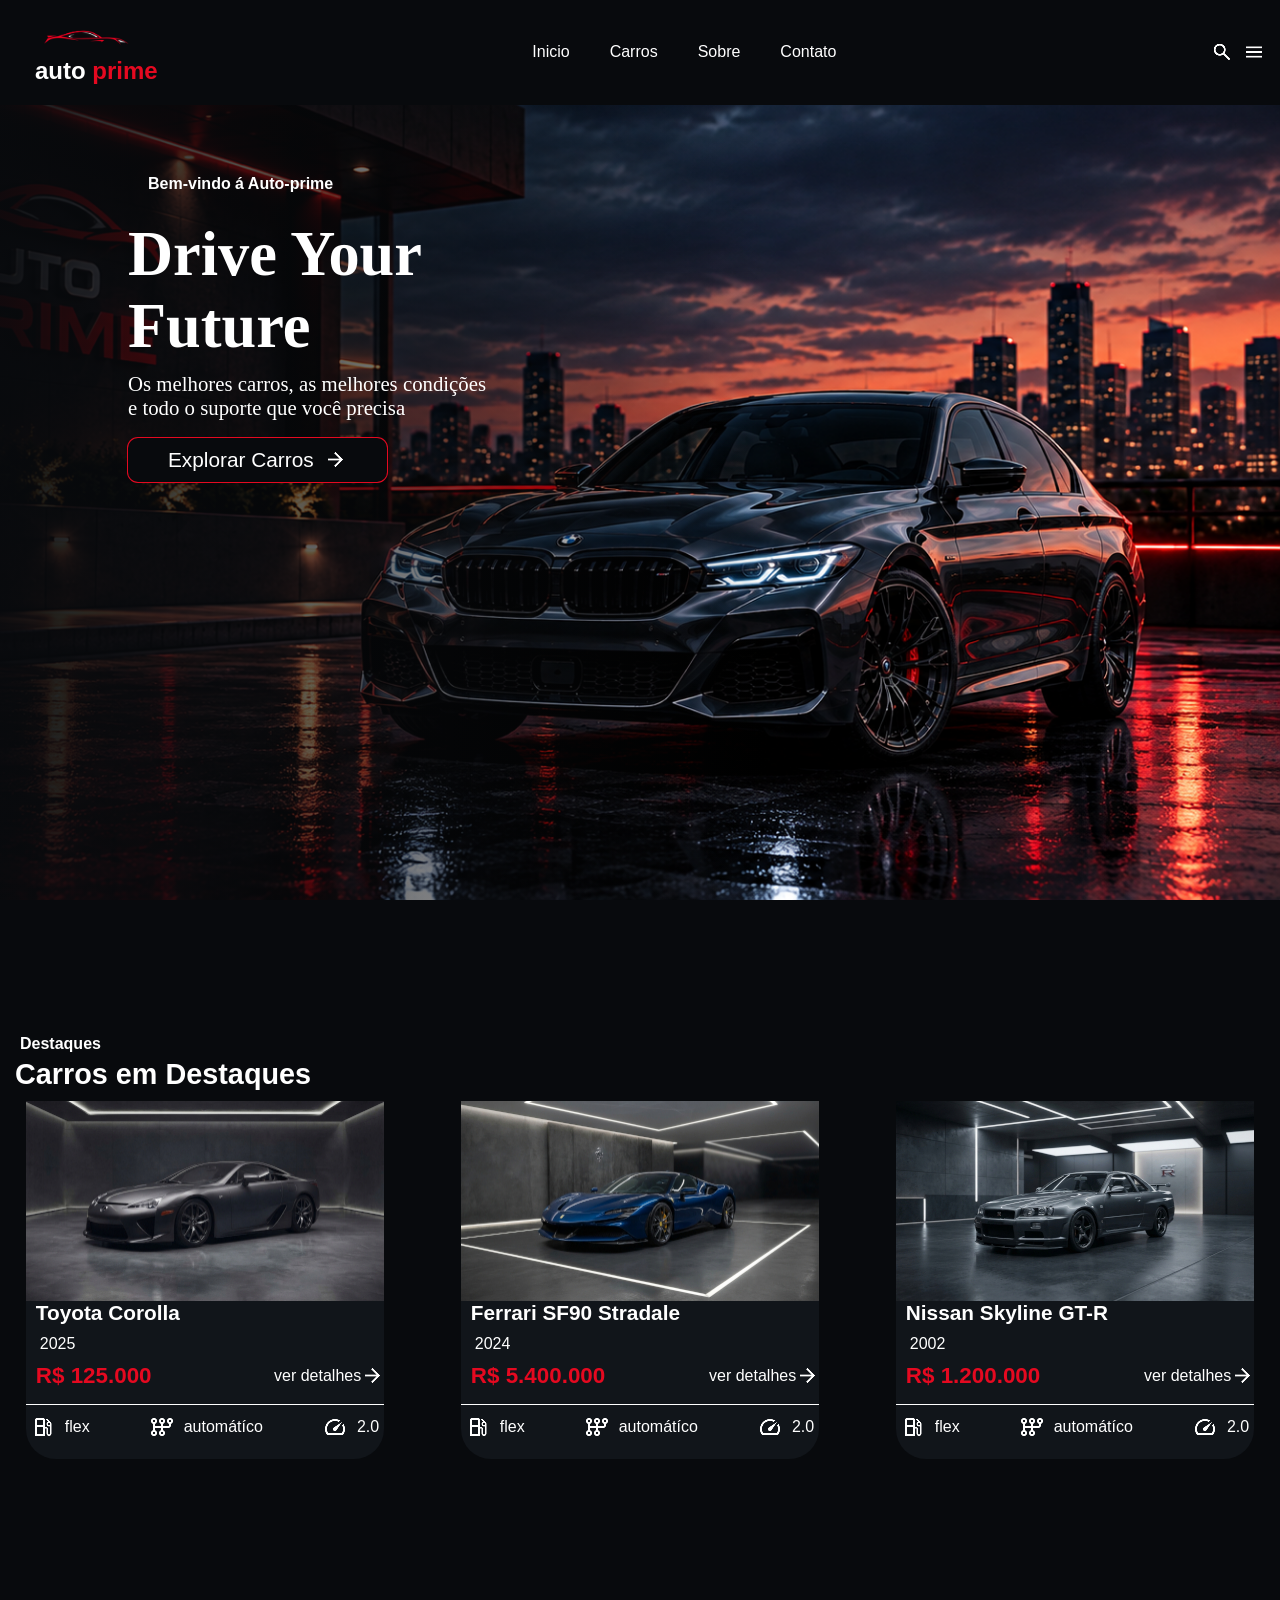
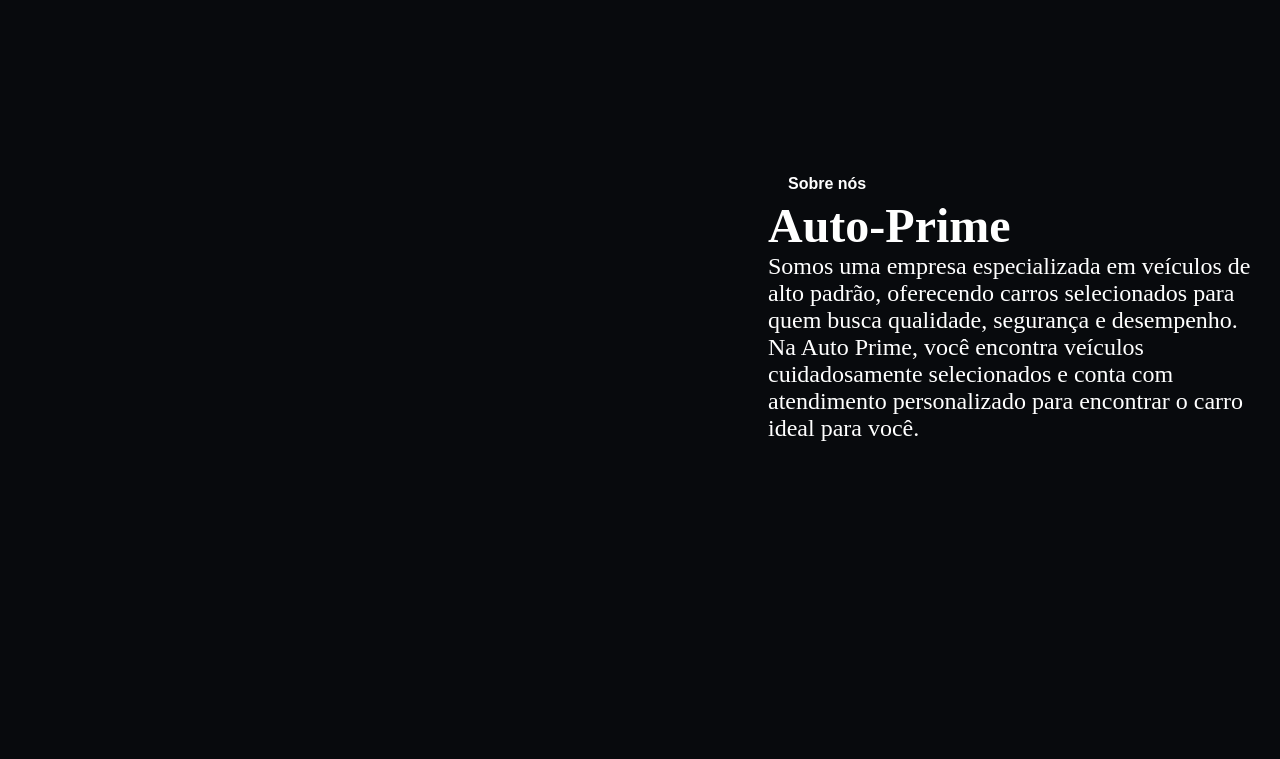
==== html/index.html @ e6b845f5 "4" ====
<!DOCTYPE html>
<html lang="pt-br">
<head>
    <meta charset="UTF-8">
    <meta name="viewport" content="width=device-width, initial-scale=1.0">
    <title>Auto prime</title>
    <link rel="stylesheet" href="../css/style.css">
</head>
<body>
    <header>
        <nav class="nave-links">
            <div class="logo">
                <img src="../imagens/carT.png" alt="">
                <h1>auto<span class="title"> prime</span></h1>
            </div>

            
                <ul class="navegation">
                  <li class="fechar-menu" id="fechar"><img src="../imagens/fechar.png" alt=""></li>
                    
                 <li><a href="#inicio">Inicio</a></li>
                 <li><a href="#carros">Carros</a></li>
                 <li><a href="#sobre-nos">Sobre</a></li>
                 <li><a href="">Contato</a></li>
                </ul>
            
            <div class="icons">
            <img id="busca" src="../imagens/Busca.png" alt="Busca">
            <img class="menu" id="menu" src="../imagens/menu.png" alt="">
        </div>
        </nav>
    
    </header>

    <main>
        <section id="inicio" class="container">
            <div class="bem-vindo">
               <h3 class="h3-linha">Bem-vindo á Auto-prime </h3>
               <h2>Drive Your <br> Future</h2>
               <p>Os melhores carros, as melhores condições <br> e todo o suporte que você precisa</p>

               <button>Explorar Carros
                <img class="seta-frente" src="../imagens/seta.png" alt="seta">
               </button>
            </div>
        </section>

        <section id="carros">
            <h2 class="h3-linha">Destaques</h2>
            <h3 class="H3-carros">Carros em Destaques</h3>

            <div class="box-cards">
                <div class="cards-carros">
                    <img class="img-carro" src="../imagens/corolla.jpg" alt="">
                    <h4 class="h4-carro">Toyota Corolla</h4>
                    <p class="ano">2025</p>
                <div class="preços-detalhes">
                    
                        <p class="preço">R$ 125.000</p>
                        <p class="detalhes"><a href="">ver detalhes</a> <img src="../imagens/seta.png" alt=""></p>
                </div>
                <div class="infos-carro">
                   
                  <div>
                    <img src="../imagens/posto.png" alt="">
                    <span>flex</span>
                  </div>

                  <div>
                    <img src="../imagens/Transmission.png" alt="">
                    <span>automátíco</span>

                  </div>
                  <div>
                    <img src="../imagens/velocidade.png" alt="">
                    <span>2.0</span>
                  </div>
               
                </div>


                </div>
                <div class="cards-carros">
                    <img class="img-carro" src="../imagens/ferrari.jpg" alt="">
                    <h4 class="h4-carro">Ferrari SF90 Stradale</h4>
                    <p class="ano">2024</p>
                <div class="preços-detalhes">
                    
                        <p class="preço">R$ 5.400.000</p>
                        <p class="detalhes"><a href="">ver detalhes</a> <img src="../imagens/seta.png" alt=""></p>
                </div>
                <div class="infos-carro">
                   
                  <div>
                    <img src="../imagens/posto.png" alt="">
                    <span>flex</span>
                  </div>

                  <div>
                    <img src="../imagens/Transmission.png" alt="">
                    <span>automátíco</span>

                  </div>
                  <div>
                    <img src="../imagens/velocidade.png" alt="">
                    <span>2.0</span>
                  </div>
               
                </div>


                </div>


                 <div class="cards-carros">
                    <img class="img-carro" src="../imagens/skyline (2).jpg" alt="">
                    <h4 class="h4-carro">Nissan Skyline GT-R</h4>
                    <p class="ano">2002</p>
                <div class="preços-detalhes">
                    
                        <p class="preço">R$ 1.200.000</p>
                        <p class="detalhes"><a href="">ver detalhes</a> <img src="../imagens/seta.png" alt=""></p>
                </div>
                <div class="infos-carro">
                   
                  <div>
                    <img src="../imagens/posto.png" alt="">
                    <span>flex</span>
                  </div>

                  <div>
                    <img src="../imagens/Transmission.png" alt="">
                    <span>automátíco</span>

                  </div>
                  <div>
                    <img src="../imagens/velocidade.png" alt="">
                    <span>2.0</span>
                  </div>
               
                </div>


                </div>






            </div>
        </section>

        <section id="sobre-nos">
          <div class="sobre-container">
            <div class="sobre-texto">
              <h3 class="h3-linha">Sobre nós</h3>
              <h2>Auto-Prime</h2>
              <p>
               Somos uma empresa especializada em veículos de alto padrão,
              oferecendo carros selecionados para quem busca qualidade,
              segurança e desempenho.
              </p>
              <p>
                Na Auto Prime, você encontra veículos cuidadosamente
              selecionados e conta com atendimento personalizado para
              encontrar o carro ideal para você.
              </p>
              
            </div>
          </div>
        </section>

    </main>









    <script src="../JavaScript/script.js"></script>
</body>
</html>
---- css/style.css ----
@charset "UTF-8";
*{
    margin: 0;
    padding: 0;
    box-sizing: border-box;
}
 :root{
--cor1:  #080A0D;
--cor2:  #11151A;
--cor3:  #FFFFFF;
--cor4:  #A5A5A5;
--cor5:  #E50920;
--cor6:  #252A30;
--font1: 'Montserrat', sans-serif;
--font2: 'Poppins', sans-serif;
--font3: 'Inter', sans-serif;
 }
 
 html{
   scroll-behavior: smooth;
 }
header{
    background-color: var(--cor1);
}
main{
  background-color: var(--cor1);
}
 
 .logo{
    display: flex;
    flex-direction: column;
    align-items: center;
    color: var(--cor3)
    
 }
 .logo img{
    width: 100px;
 }
 .logo h1{
    margin-left: 20px;
    font-family: var(--font2);
 }
 .title{
    color: var(--cor5);
 }
 .nave-links{
   display: flex;
   align-items: center;
   justify-content: space-between;
   padding: 20px 15px;

  
 } 
.nave-links .navegation{
    display: flex;
    gap: 40px;
    list-style: none;
    margin-left: auto;
    margin-right: auto;
   
   
}
.fechar-menu{
  display: none;}

li,a{
 color: var(--cor3);
  text-decoration: none;
  font-family: var(--font2);
}
.icons{
    display: flex;
    align-items: center;
    gap: 10px; 
}

.navegation a {
  position: relative;
  display: inline-block;
}

.navegation a::after {
  content: "";
  position: absolute;
  left: 0;
  bottom: -2px;
  width: 0;
  height: 2px;
  background-color: var(--cor5);
  transition: width 0.3s ease;
}

.navegation a:hover::after {
  width: 100%;
}

.navegation a:hover {
  color: var(--cor5);
  transition: color 0.3s ease;
}
.container{
   background-image:
   linear-gradient(to right, rgba(8,10,13,0.95) 0%, rgba(8,10,13,0.5) 35%, rgba(8,10,13,0) 60%),
    url(/imagens/imagem1.png);
    width: 100%;
    height: 100vh;
  background-repeat: no-repeat;
  background-position: right center;
  background-size: cover;
  background-attachment: fixed;
 
  
}
.bem-vindo{
  margin-left: 10%;
  padding-top: 70px;
}
 .h3-linha{
  color: var(--cor3);
  font-size: 1.0rem;
  font-family: var(--font1);
  padding: 0px 20px 5px;
 
}
.bem-vindo h2{
  color: var(--cor3);
  font-size: 3.9rem;
  padding-top: 20px;
}
.bem-vindo p{
  color: var(--cor3);
  padding-top: 10px;
  font-size: 1.3rem;
  padding-bottom: 18px;
}
.bem-vindo button{
   display: flex;
   align-items: center;
   justify-content: center;
   gap: 10px;
   background-color: var(--cor1);
   color: var(--cor3);
   border-radius: 10px;
   padding: 10px 40px 10px;
   border: none;
   box-shadow: 0px 0px 0px 1px var(--cor5);
   font-family: var(--font2);
   transition: 0.3s ease;
   cursor: pointer;
   font-size: 1.3rem;
   font-weight: 500;
}
.bem-vindo button:hover{
  background-color: var(--cor6);
}
.seta-frente{
 display: flex;
 align-items: center;
 justify-content: center;
}

#carros{
  padding-top: 30px;
}
#carros h3{
  color: var(--cor3);
  font-size: 1.8rem ;
  font-family: var(--font1);

  
}
.H3-carros{
  padding: 0px 15px 10px;
}

.box-cards{
  font-family: var(--font3);
  display: flex;
  align-items: center;
  justify-content:space-around ;
  gap: 25px;
  width: 100%;
 
 
}

.cards-carros{
   background-color: var(--cor2);
  color: var(--cor3);
  border-radius: 30px;
  padding: 0 0 20px ;
  width: 28%;
  transition: transform 0.3s ease, box-shadow 0.3s ease;
 
  
  
}
.cards-carros:hover{
  transform: translateY(-8px);
  box-shadow:  0 10px 25px rgba(0, 0, 0, 0.4);
}
.cards-carros .img-carro{
    width: 100%;
    height: 200px;
    object-fit: cover;
    display: block;
}
.h4-carro{
  margin-left: 10px;
  font-size: 1.3rem;
  font-weight: 600;
  
}
.ano{
  padding: 10px 14px 10px;
 
  
}
.preço{
 font-size: 1.4rem;
 color: var(--cor5);
  margin-left: 10px;
  font-weight: bold;
}
.preços-detalhes{
  display: flex;
  align-items: center;
  justify-content: space-between;
  padding-bottom: 15px;
 
}
.detalhes{
 display: flex;
 align-items: center;
 justify-content: end;
 
}
.infos-carro{
  display: flex;
  gap: 50px;
  justify-content: space-around;
  border-top: 1px solid var(--cor3);
  padding-top: 10px;
}
.infos-carro div{
  display: flex;
  align-items: center;
  gap: 10px;
 
}
.sobre-container{
 
  background-image:
   linear-gradient(to left, rgba(8,10,13,0.95) 0%, rgba(8, 10, 13, 0.897) 35%, rgba(8,10,13,0) 60%), url(../imagens/9807b85b-1fc0-4811-a424-485fb1fbb65a.jpg);
    width: 100%;
    height: 100vh;
    background-repeat: no-repeat;
    background-size: cover;
    background-attachment: fixed;
    background-position: left center;
    display: flex;
    align-items: center;
    justify-content: end;
   
}
.sobre-texto{
  display: flex;
  flex-direction: column;
  max-width: 40%;
  color: var(--cor3);
 
}
.sobre-texto h2{
  font-size: 3.0rem;
}
.sobre-texto p{
  font-size: 1.5rem;
}







@media (max-width: 750px) {
  .navegation{
    position: fixed;
    right: -75%;
     width: 35%;
    top: 0;
    height: 100%;
    padding: 40px 19px 27px 29px;
    flex-direction: column ;
    background-color: var(--cor1);
    transition: 0.3s ease;
  }
  .navegation.ativo{
   right: 0;
  }
  .fechar-menu{
    display: block;
  }
 }
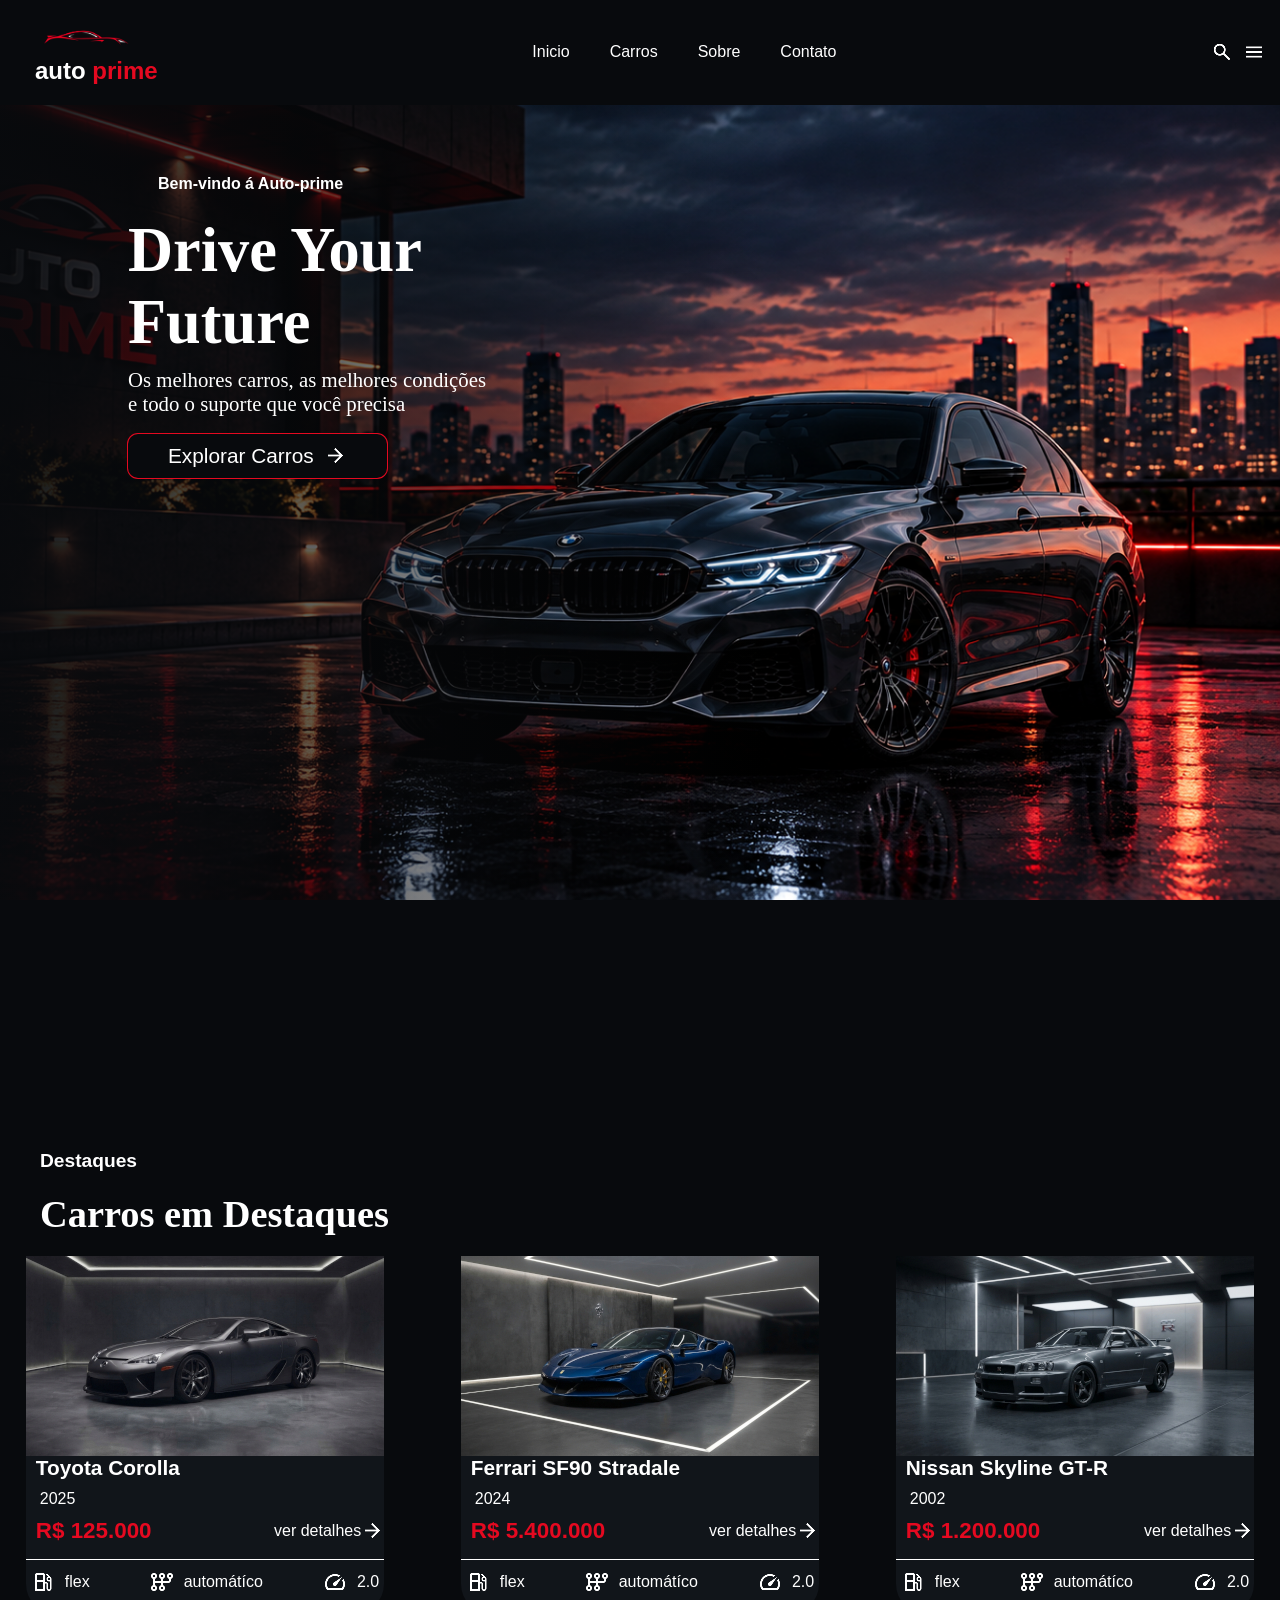
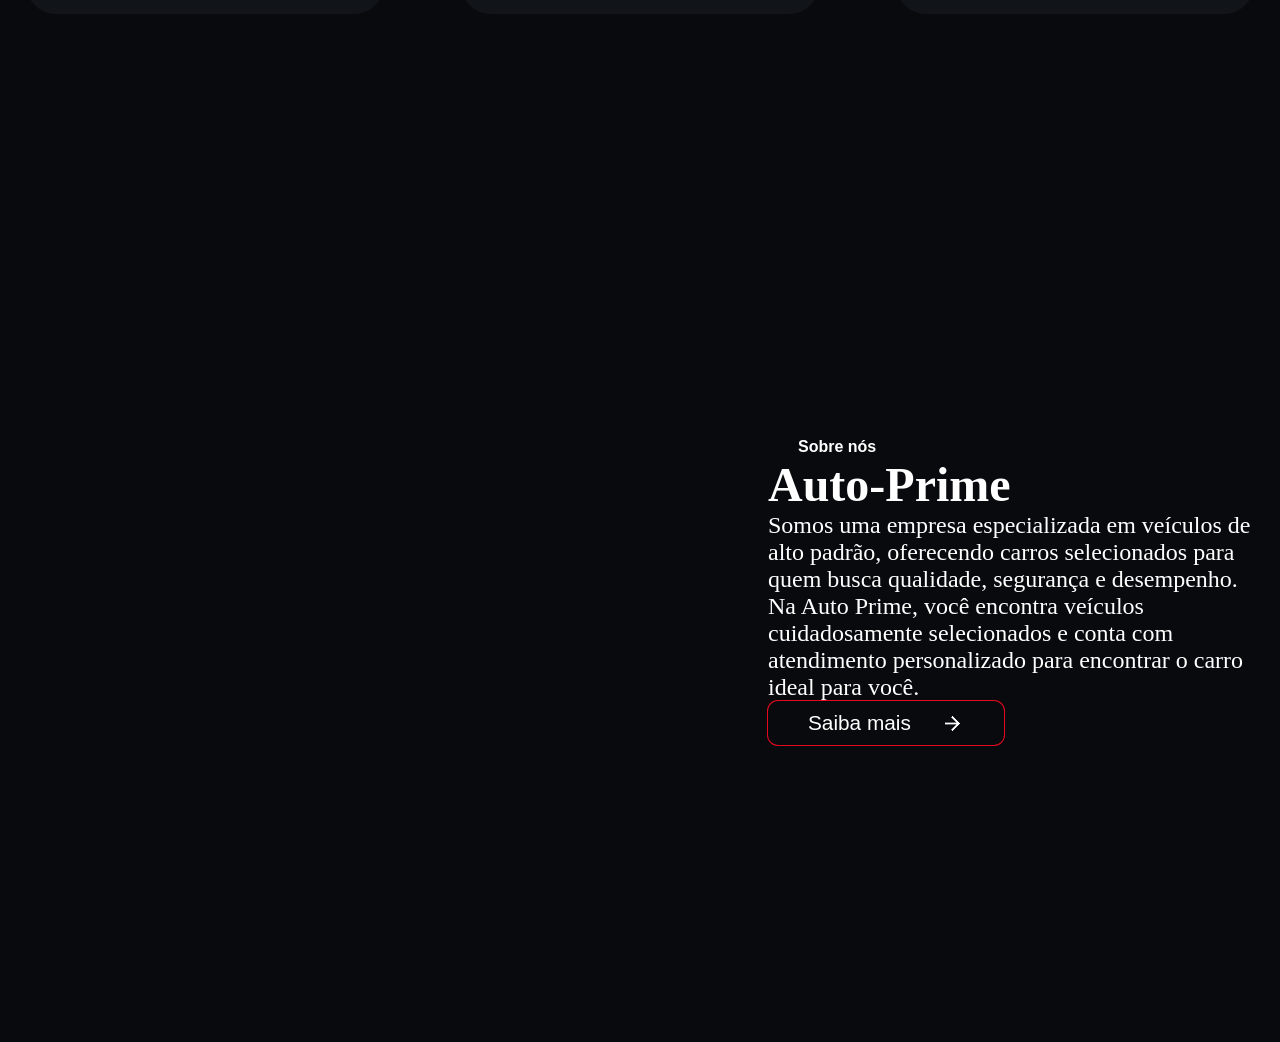
==== commit bc51f274: "2" ====
--- a/html/index.html
+++ b/html/index.html
@@ -46,8 +46,8 @@
         </section>
 
         <section id="carros">
-            <h2 class="h3-linha">Destaques</h2>
-            <h3 class="H3-carros">Carros em Destaques</h3>
+            <h3 class="h3-linha-des">Destaques</h3>
+            <h2 class="H2-carros">Carros em Destaques</h2>
 
             <div class="box-cards">
                 <div class="cards-carros">
@@ -165,6 +165,9 @@
                 Na Auto Prime, você encontra veículos cuidadosamente
               selecionados e conta com atendimento personalizado para
               encontrar o carro ideal para você.
+                <button class="button">Saiba mais
+                <img class="seta-frente" src="../imagens/seta.png" alt="seta">
+               </button>
               </p>
               
             </div>
--- a/css/style.css
+++ b/css/style.css
@@ -108,6 +108,7 @@
   background-position: right center;
   background-size: cover;
   background-attachment: fixed;
+  margin-bottom: 9%;
  
   
 }
@@ -119,7 +120,8 @@
   color: var(--cor3);
   font-size: 1.0rem;
   font-family: var(--font1);
-  padding: 0px 20px 5px;
+  padding: 0px 30px 1px;
+  
  
 }
 .bem-vindo h2{
@@ -164,16 +166,21 @@
 }
 #carros h3{
   color: var(--cor3);
-  font-size: 1.8rem ;
+  font-size: 1.2rem ;
   font-family: var(--font1);
-
-  
-}
-.H3-carros{
-  padding: 0px 15px 10px;
+   padding: 0px 40px 20px;
+
+  
+}
+.H2-carros{
+  color: white;
+  font-size: 2.4rem;
+  padding: 0px 40px 20px;
+ 
 }
 
 .box-cards{
+   
   font-family: var(--font3);
   display: flex;
   align-items: center;
@@ -185,12 +192,14 @@
 }
 
 .cards-carros{
+  
    background-color: var(--cor2);
   color: var(--cor3);
   border-radius: 30px;
   padding: 0 0 20px ;
   width: 28%;
   transition: transform 0.3s ease, box-shadow 0.3s ease;
+  margin-bottom: 10%;
  
   
   
@@ -261,6 +270,7 @@
     display: flex;
     align-items: center;
     justify-content: end;
+  
    
 }
 .sobre-texto{
@@ -269,14 +279,33 @@
   max-width: 40%;
   color: var(--cor3);
  
+ 
 }
 .sobre-texto h2{
   font-size: 3.0rem;
+  
 }
 .sobre-texto p{
   font-size: 1.5rem;
-}
-
+ 
+}
+.button{
+  display: flex;
+   align-items: center;
+   justify-content: center;
+   gap: 30px;
+   background-color: var(--cor1);
+   color: var(--cor3);
+   border-radius: 10px;
+   padding: 10px 40px 10px;
+   border: none;
+   box-shadow: 0px 0px 0px 1px var(--cor5);
+   font-family: var(--font2);
+   transition: 0.3s ease;
+   cursor: pointer;
+   font-size: 1.3rem;
+   font-weight: 500;
+}
 
 
 
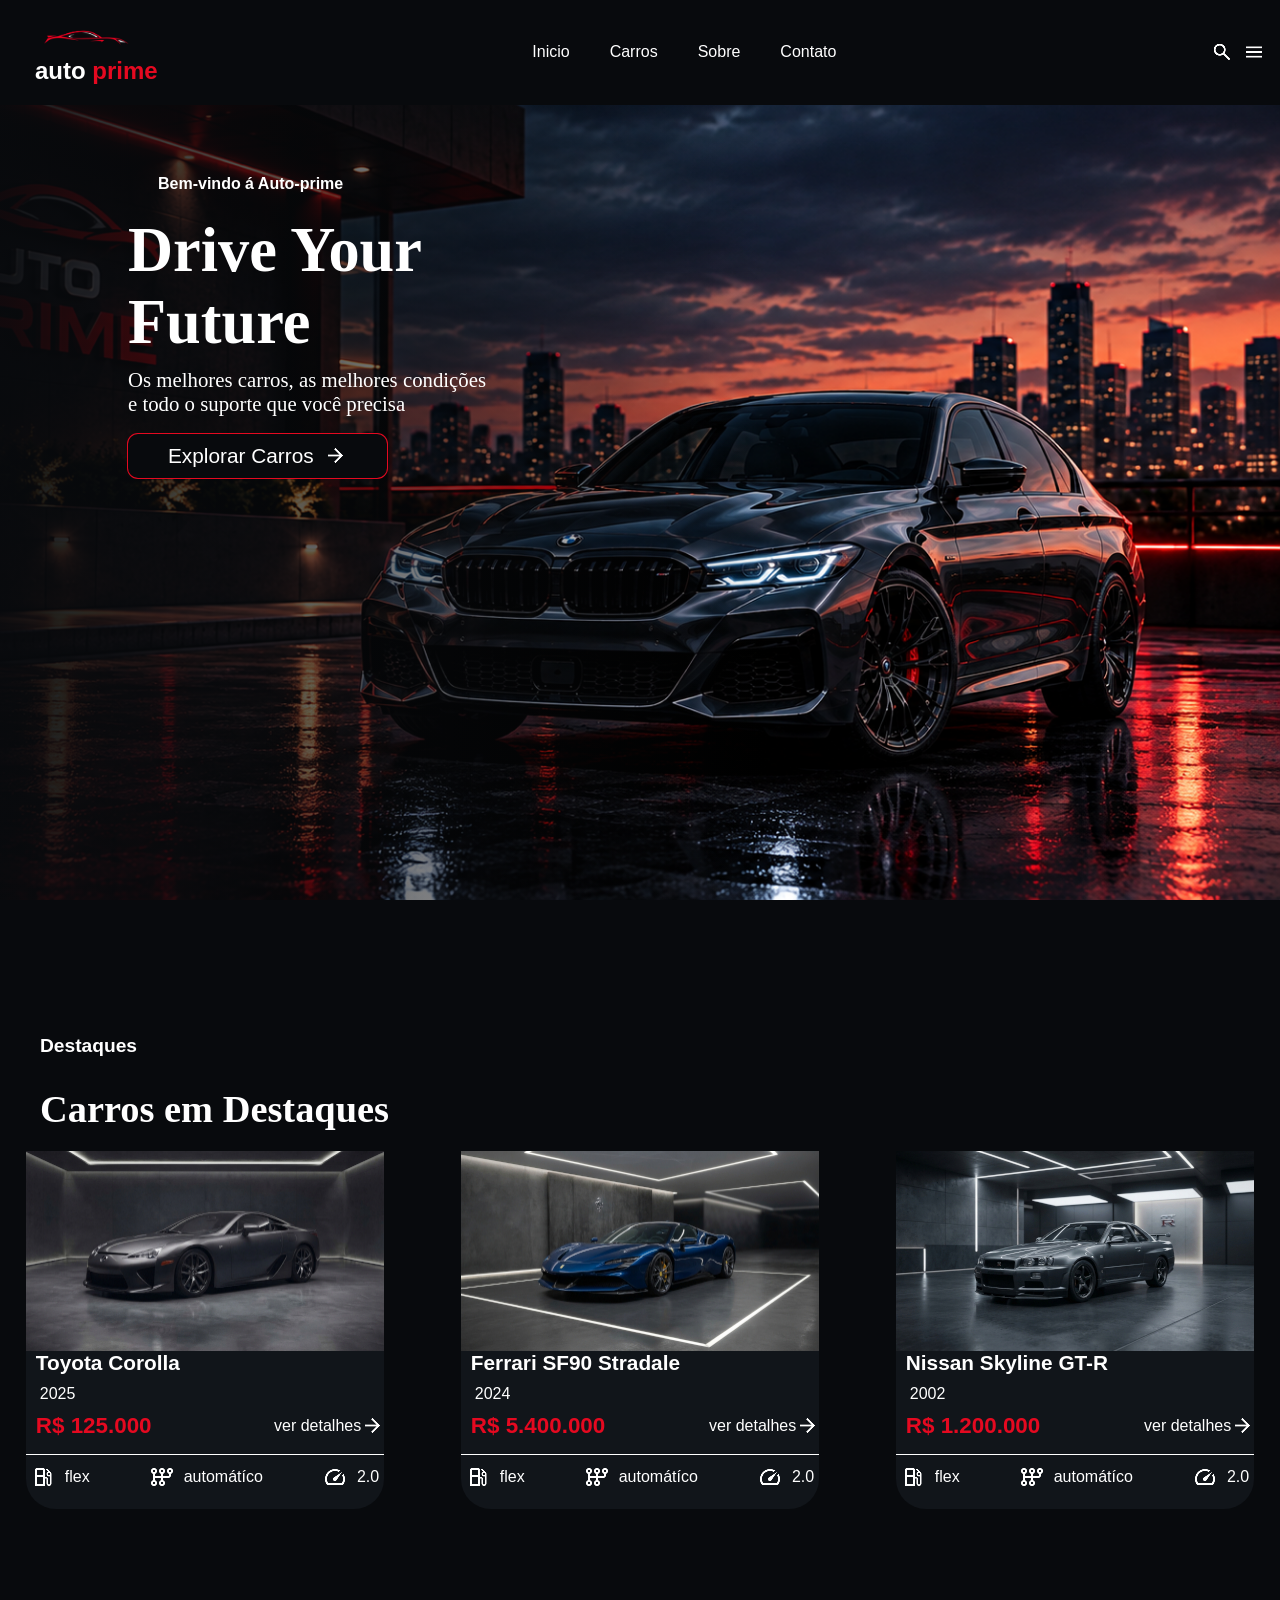
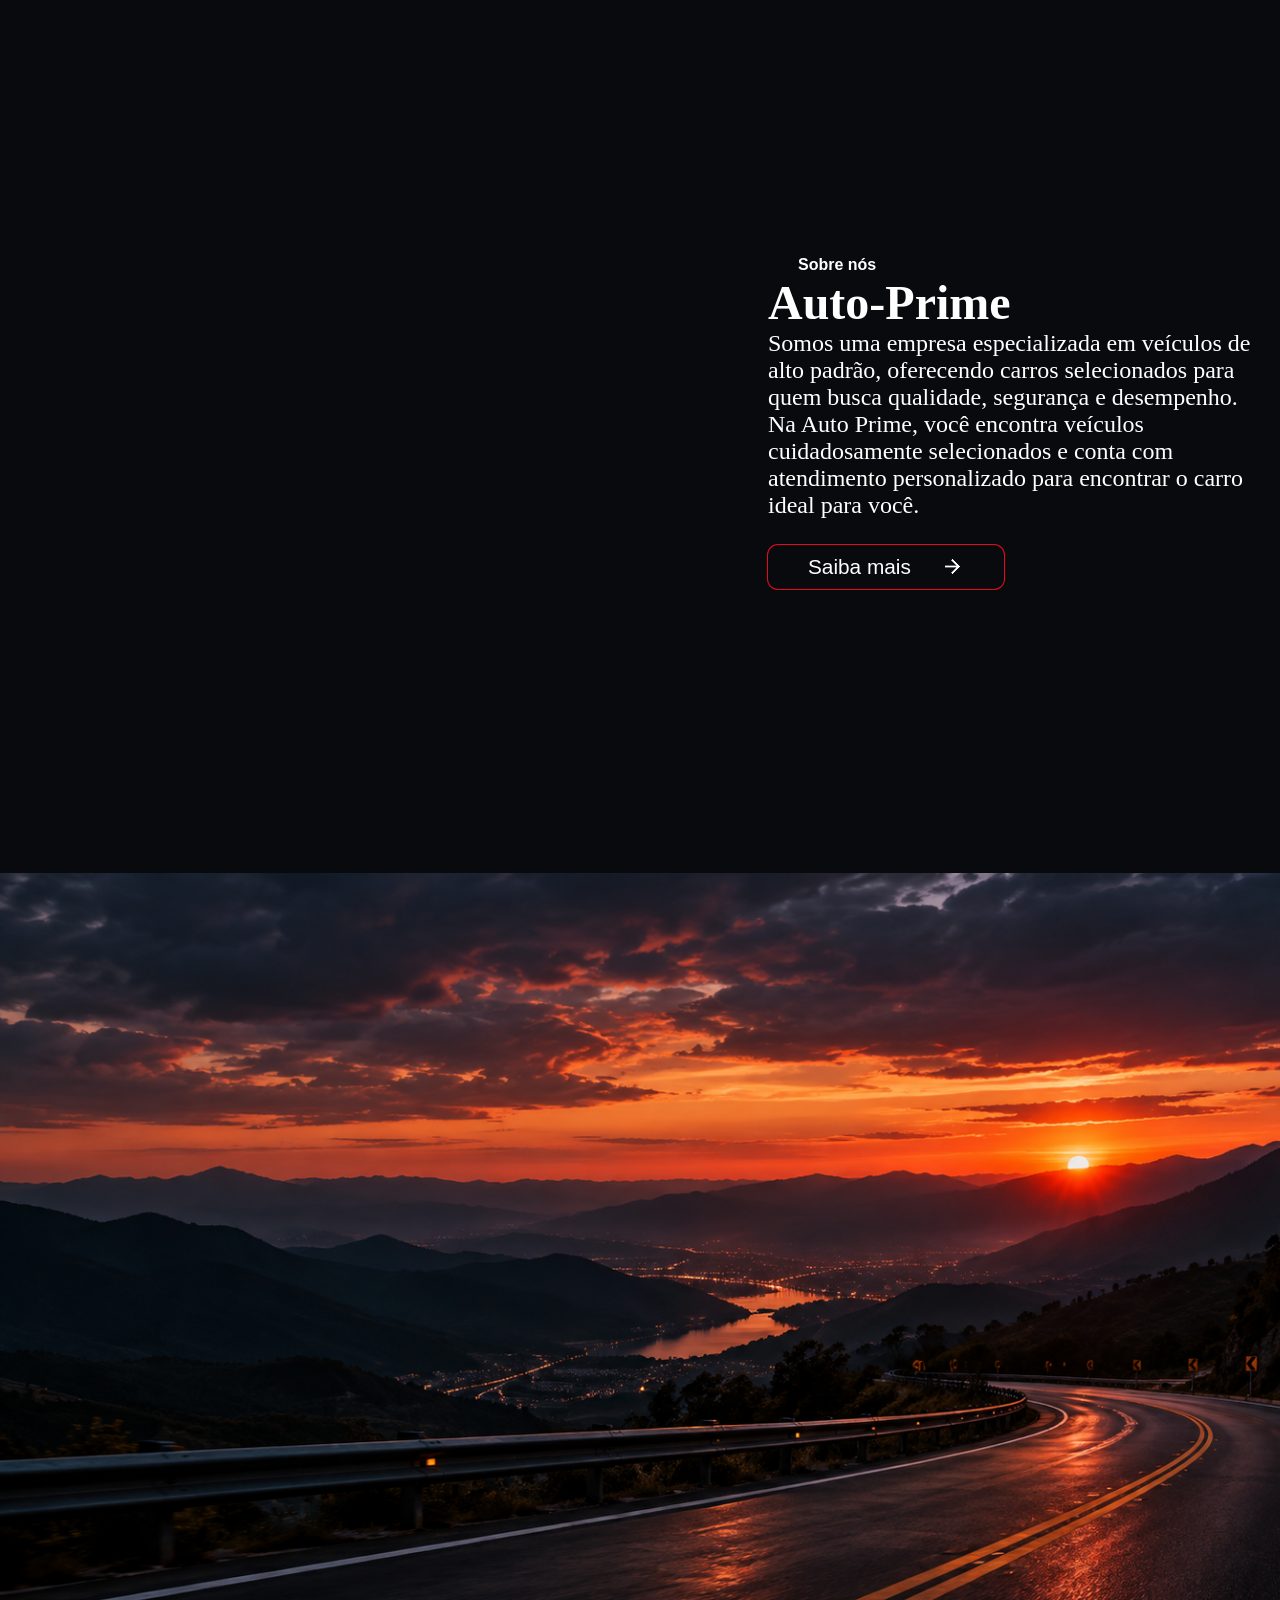
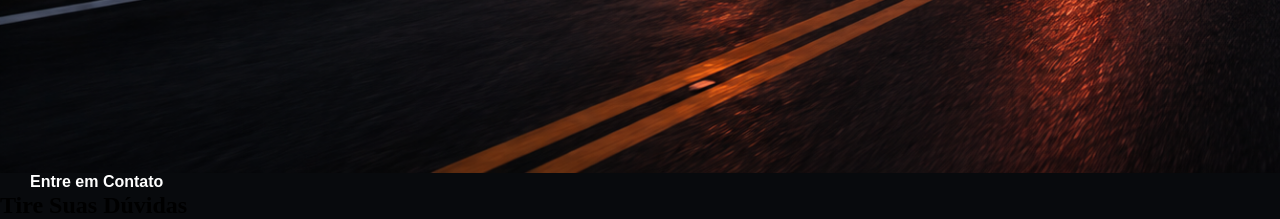
==== commit 6546bcb7: "3" ====
--- a/html/index.html
+++ b/html/index.html
@@ -21,7 +21,7 @@
                  <li><a href="#inicio">Inicio</a></li>
                  <li><a href="#carros">Carros</a></li>
                  <li><a href="#sobre-nos">Sobre</a></li>
-                 <li><a href="">Contato</a></li>
+                 <li><a href="#contato">Contato</a></li>
                 </ul>
             
             <div class="icons">
@@ -174,6 +174,16 @@
           </div>
         </section>
 
+        <section id="contato">
+          <div class="img-estrada"></div>
+          <div class="duvidas">
+             <h3 class="h3-linha">Entre em Contato</h3>
+            <h2>Tire Suas Dúvidas</h2>
+
+          </div>
+
+        </section>
+
     </main>
 
 
--- a/css/style.css
+++ b/css/style.css
@@ -108,7 +108,7 @@
   background-position: right center;
   background-size: cover;
   background-attachment: fixed;
-  margin-bottom: 9%;
+ 
  
   
 }
@@ -168,7 +168,7 @@
   color: var(--cor3);
   font-size: 1.2rem ;
   font-family: var(--font1);
-   padding: 0px 40px 20px;
+   padding: 0px 40px 30px;
 
   
 }
@@ -199,7 +199,7 @@
   padding: 0 0 20px ;
   width: 28%;
   transition: transform 0.3s ease, box-shadow 0.3s ease;
-  margin-bottom: 10%;
+  margin-bottom: 5%;
  
   
   
@@ -270,6 +270,7 @@
     display: flex;
     align-items: center;
     justify-content: end;
+    
   
    
 }
@@ -305,10 +306,19 @@
    cursor: pointer;
    font-size: 1.3rem;
    font-weight: 500;
-}
-
-
-
+   margin-top: 5%;
+}
+.button:hover{
+  background-color: var(--cor6);
+}
+ 
+.img-estrada{
+background-image: url(../imagens/img-estrada.png);
+  width: 100%;
+  height: 100vh;
+  background-repeat: no-repeat;
+  background-size: cover;
+}
 
 
 
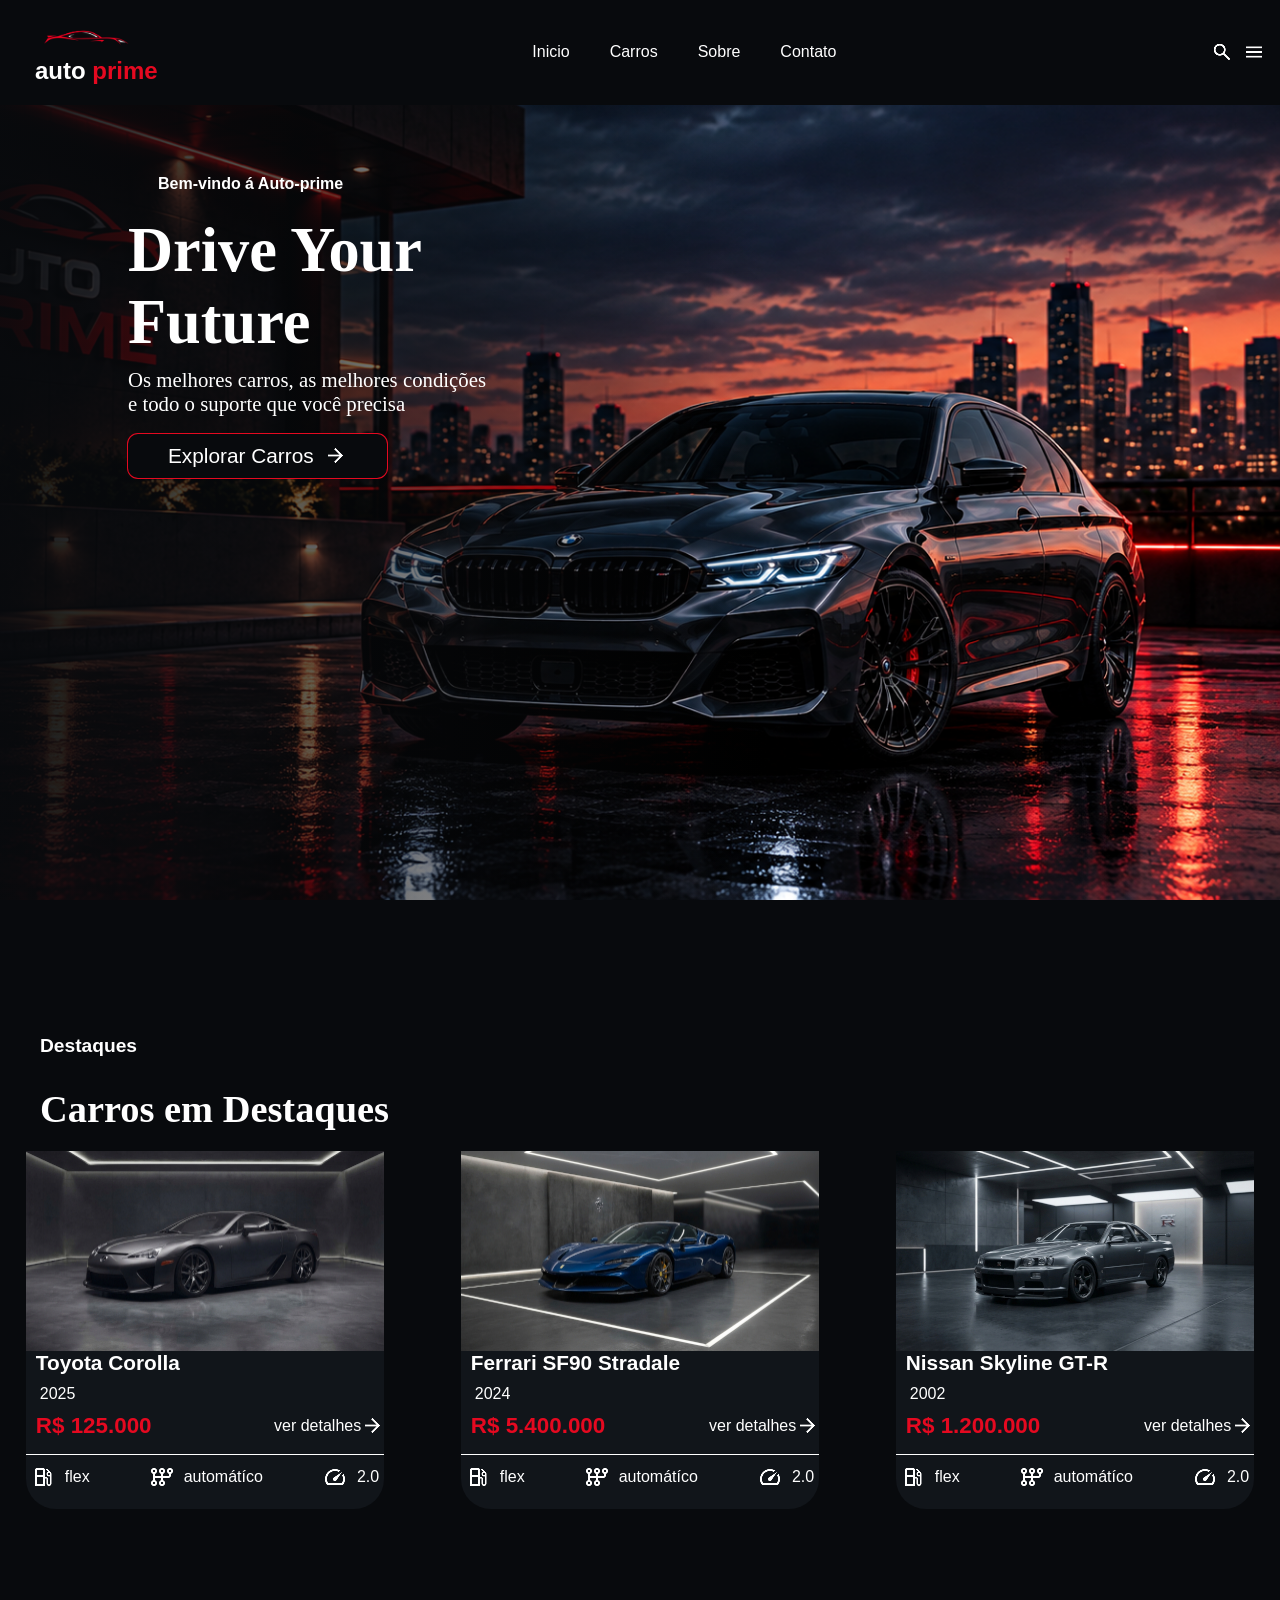
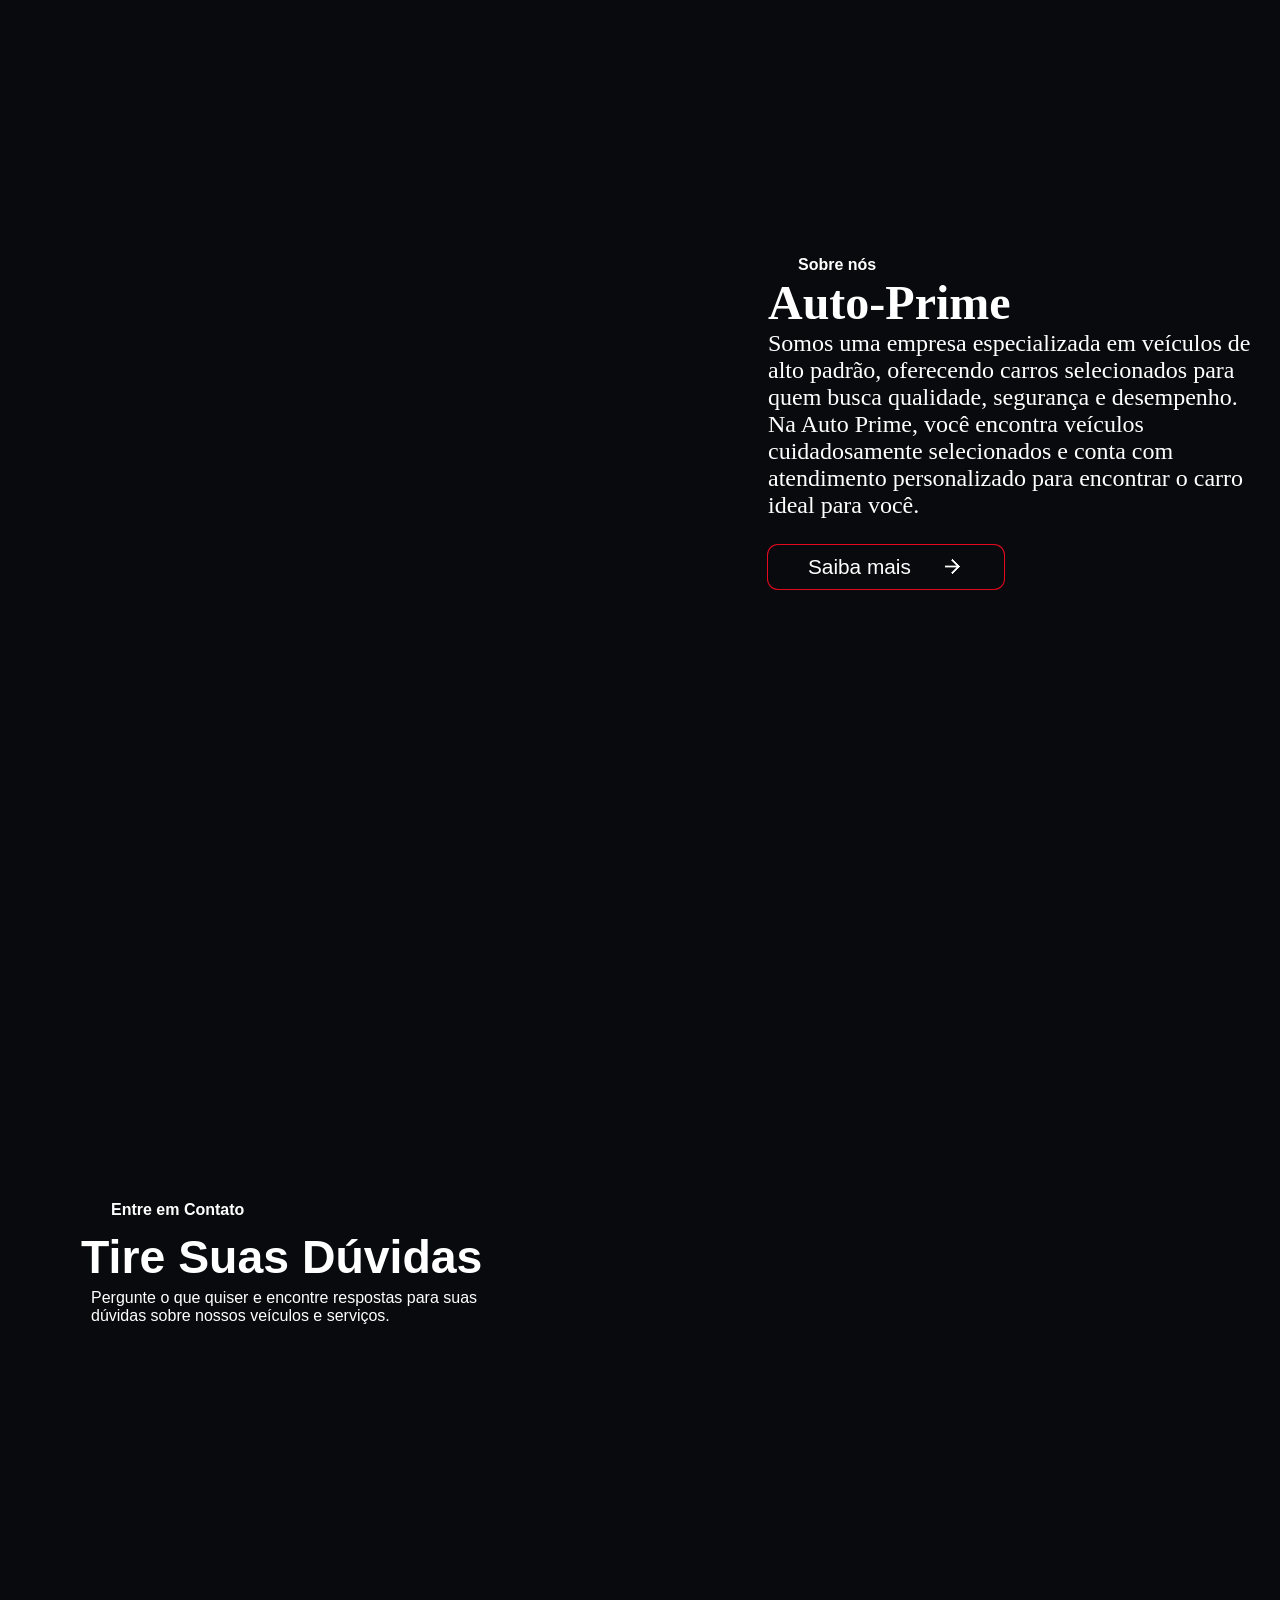
==== commit 9a5455f3: "4" ====
--- a/html/index.html
+++ b/html/index.html
@@ -175,11 +175,16 @@
         </section>
 
         <section id="contato">
-          <div class="img-estrada"></div>
+          <div class="img-estrada">
           <div class="duvidas">
              <h3 class="h3-linha">Entre em Contato</h3>
             <h2>Tire Suas Dúvidas</h2>
-
+            <p>Pergunte o que quiser e encontre respostas para suas <br> dúvidas sobre nossos veículos e serviços.</p>
+
+          </div>
+          <div class="formulario">
+            <form action="" method="get"></form>
+          </div>
           </div>
 
         </section>
--- a/css/style.css
+++ b/css/style.css
@@ -270,6 +270,7 @@
     display: flex;
     align-items: center;
     justify-content: end;
+    margin-bottom: 50px;
     
   
    
@@ -313,13 +314,36 @@
 }
  
 .img-estrada{
-background-image: url(../imagens/img-estrada.png);
+background-image: url(../imagens/dúvidas-carro.jpg);
   width: 100%;
   height: 100vh;
   background-repeat: no-repeat;
   background-size: cover;
-}
-
+  background-position: left center;
+  background-attachment: fixed;
+  display: flex;
+  align-items: center;
+  justify-content: left;
+}
+.duvidas{
+  padding: 0px 20px 220px 81px;
+  display: flex;
+  flex-direction: column;
+  
+  color: var(--cor3);
+}
+
+.duvidas h2{
+  padding-top: 10px;
+  padding-bottom: 5px;
+  font-size: 2.9rem;
+  font-family: var(--font2);
+}
+.duvidas p{
+  font-family: 1.1rem;
+  font-family: var(--font1);
+  padding: 0px 10px;
+}
 
 
 @media (max-width: 750px) {
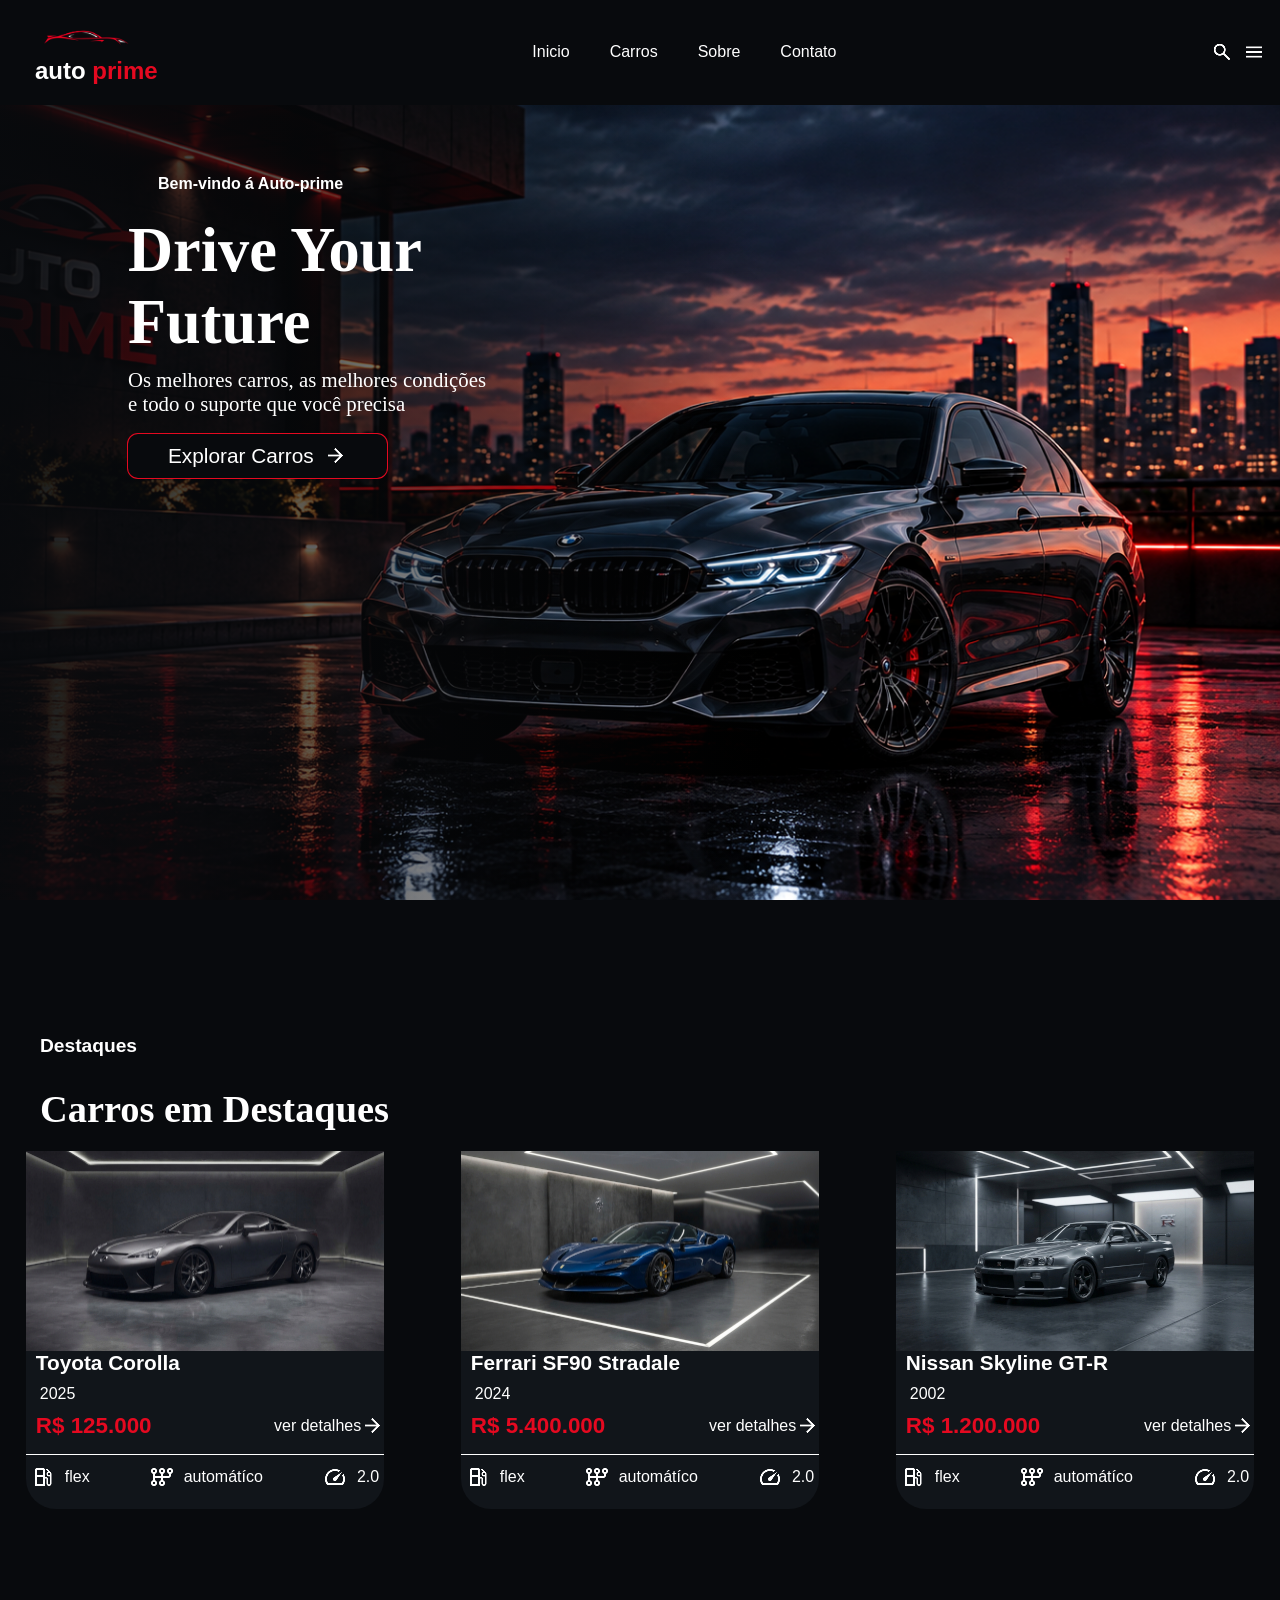
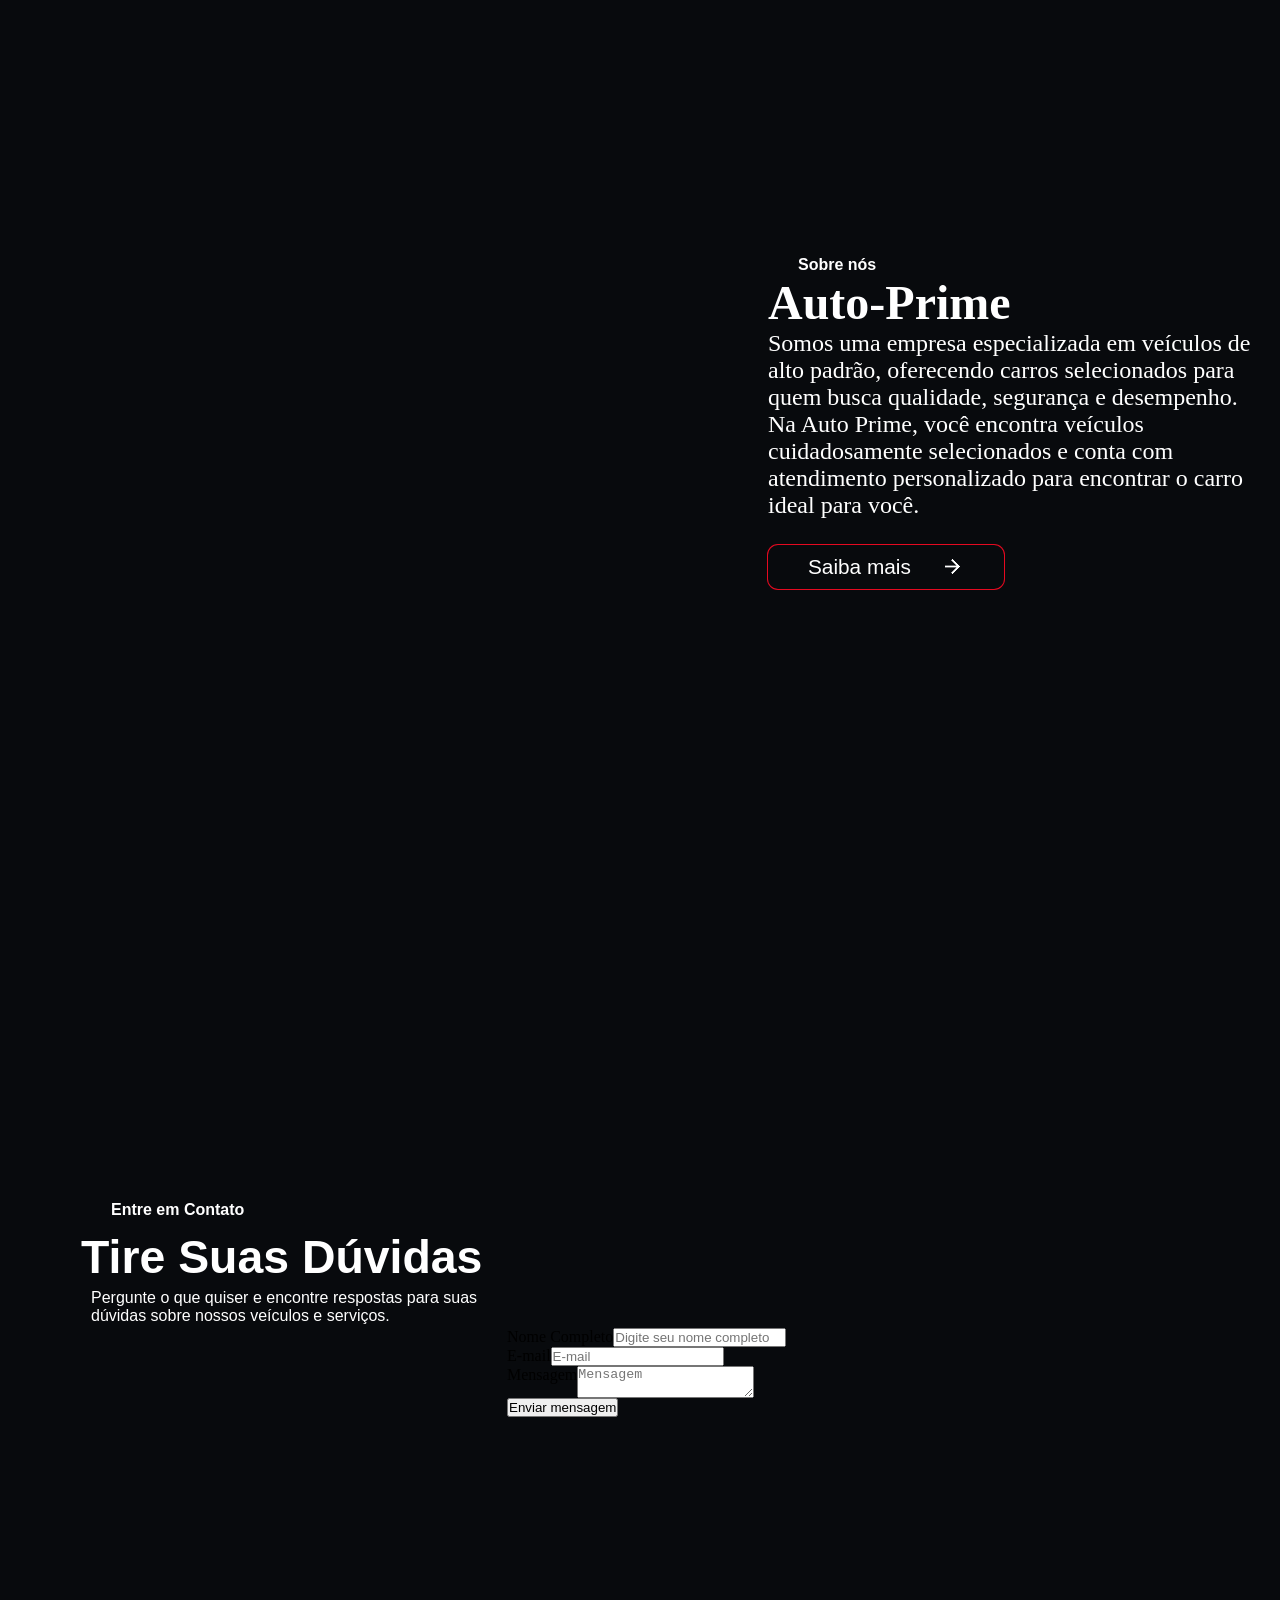
==== commit 67166112: "2" ====
--- a/html/index.html
+++ b/html/index.html
@@ -183,7 +183,28 @@
 
           </div>
           <div class="formulario">
-            <form action="" method="get"></form>
+            <form action="" method="get">
+
+              <div class="form-div">
+                <label for="nome"> Nome Completo </label>
+                <input type="text" name="nome" id="nome" placeholder="Digite seu nome completo">
+             
+              </div>
+
+              <div class="form-div">
+                <label for="email"> E-mail  </label>
+                  <input type="email" name="email" id="email" placeholder="E-mail">
+              
+              </div>
+
+              <div class="form-div">
+                <label for="msg"> Mensagem   </label>
+                <textarea name="msg" id="msg" placeholder="Mensagem"></textarea>
+              
+              </div>
+              <input type="submit" value="Enviar mensagem">
+
+            </form>
           </div>
           </div>
 
--- a/css/style.css
+++ b/css/style.css
@@ -343,6 +343,13 @@
   font-family: 1.1rem;
   font-family: var(--font1);
   padding: 0px 10px;
+}
+.formulario{
+  display: flex;
+  
+}
+.form-div{
+  display: flex;
 }
 
 
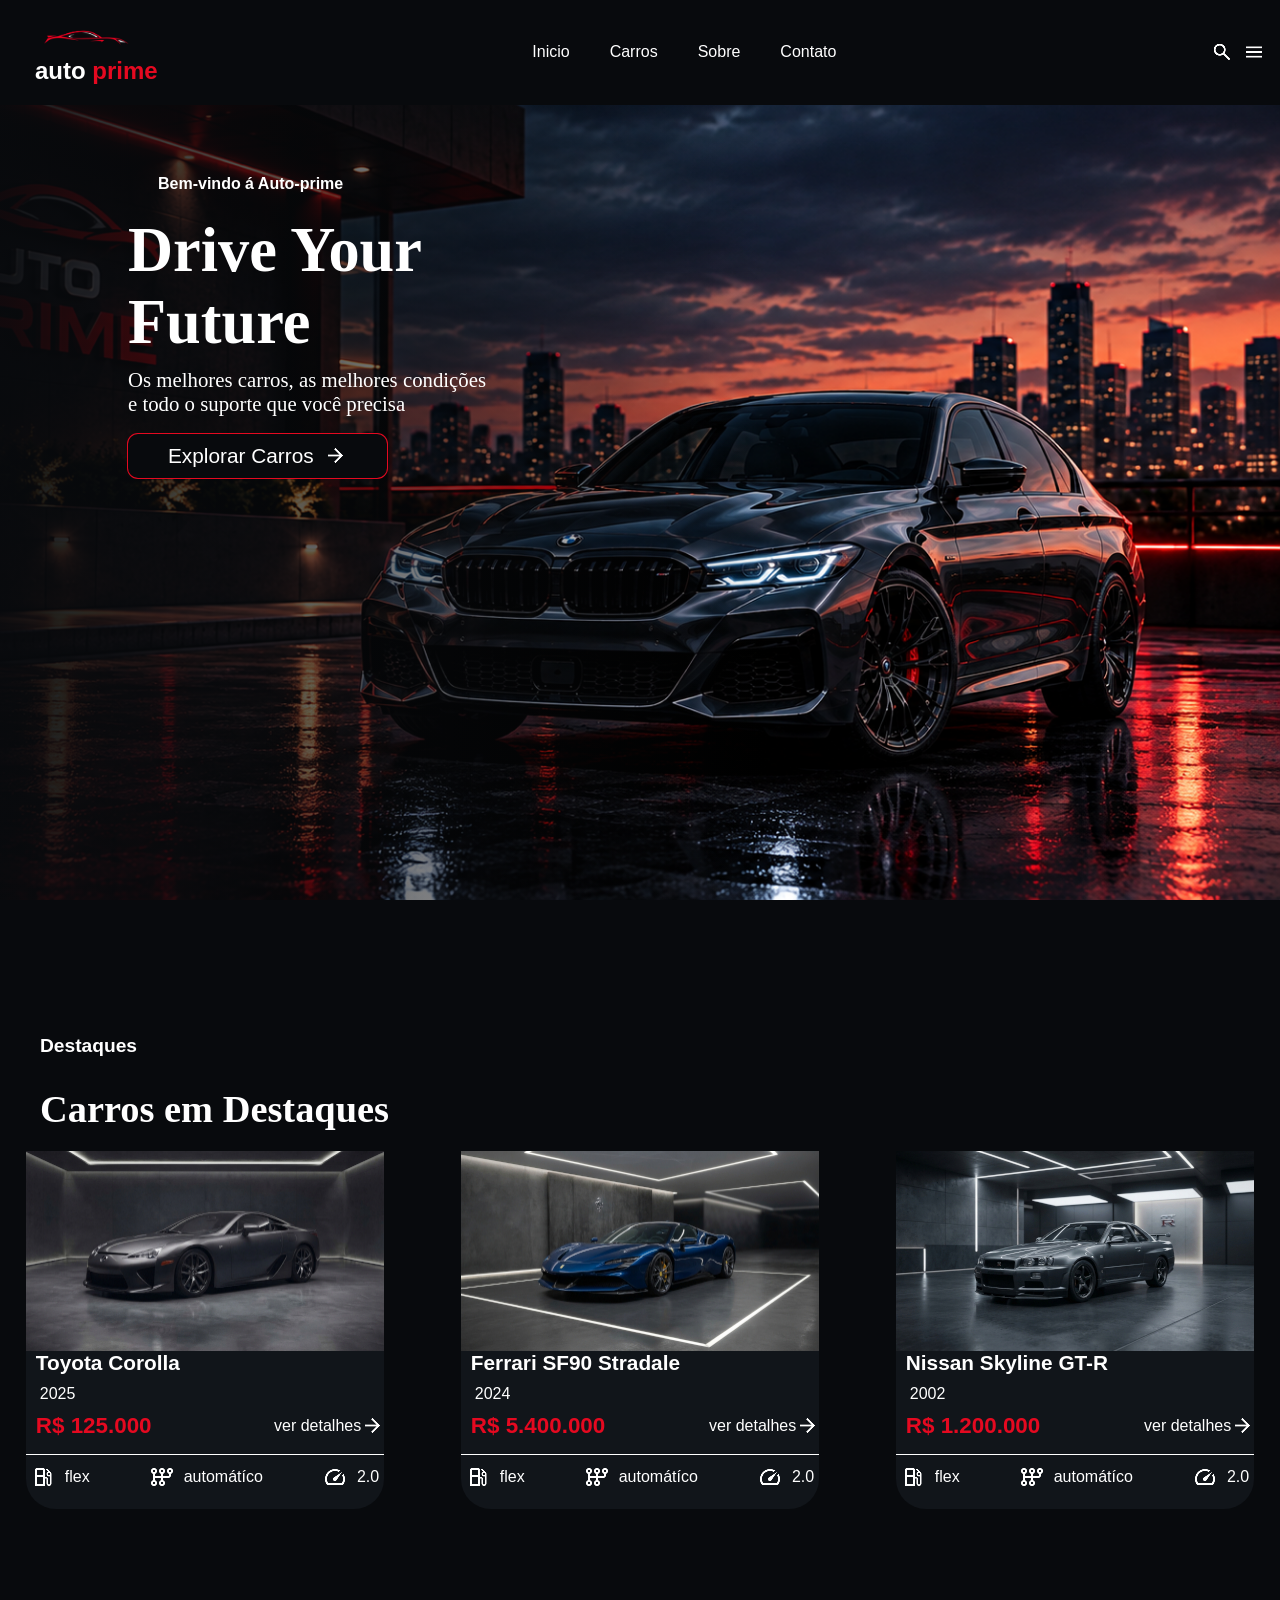
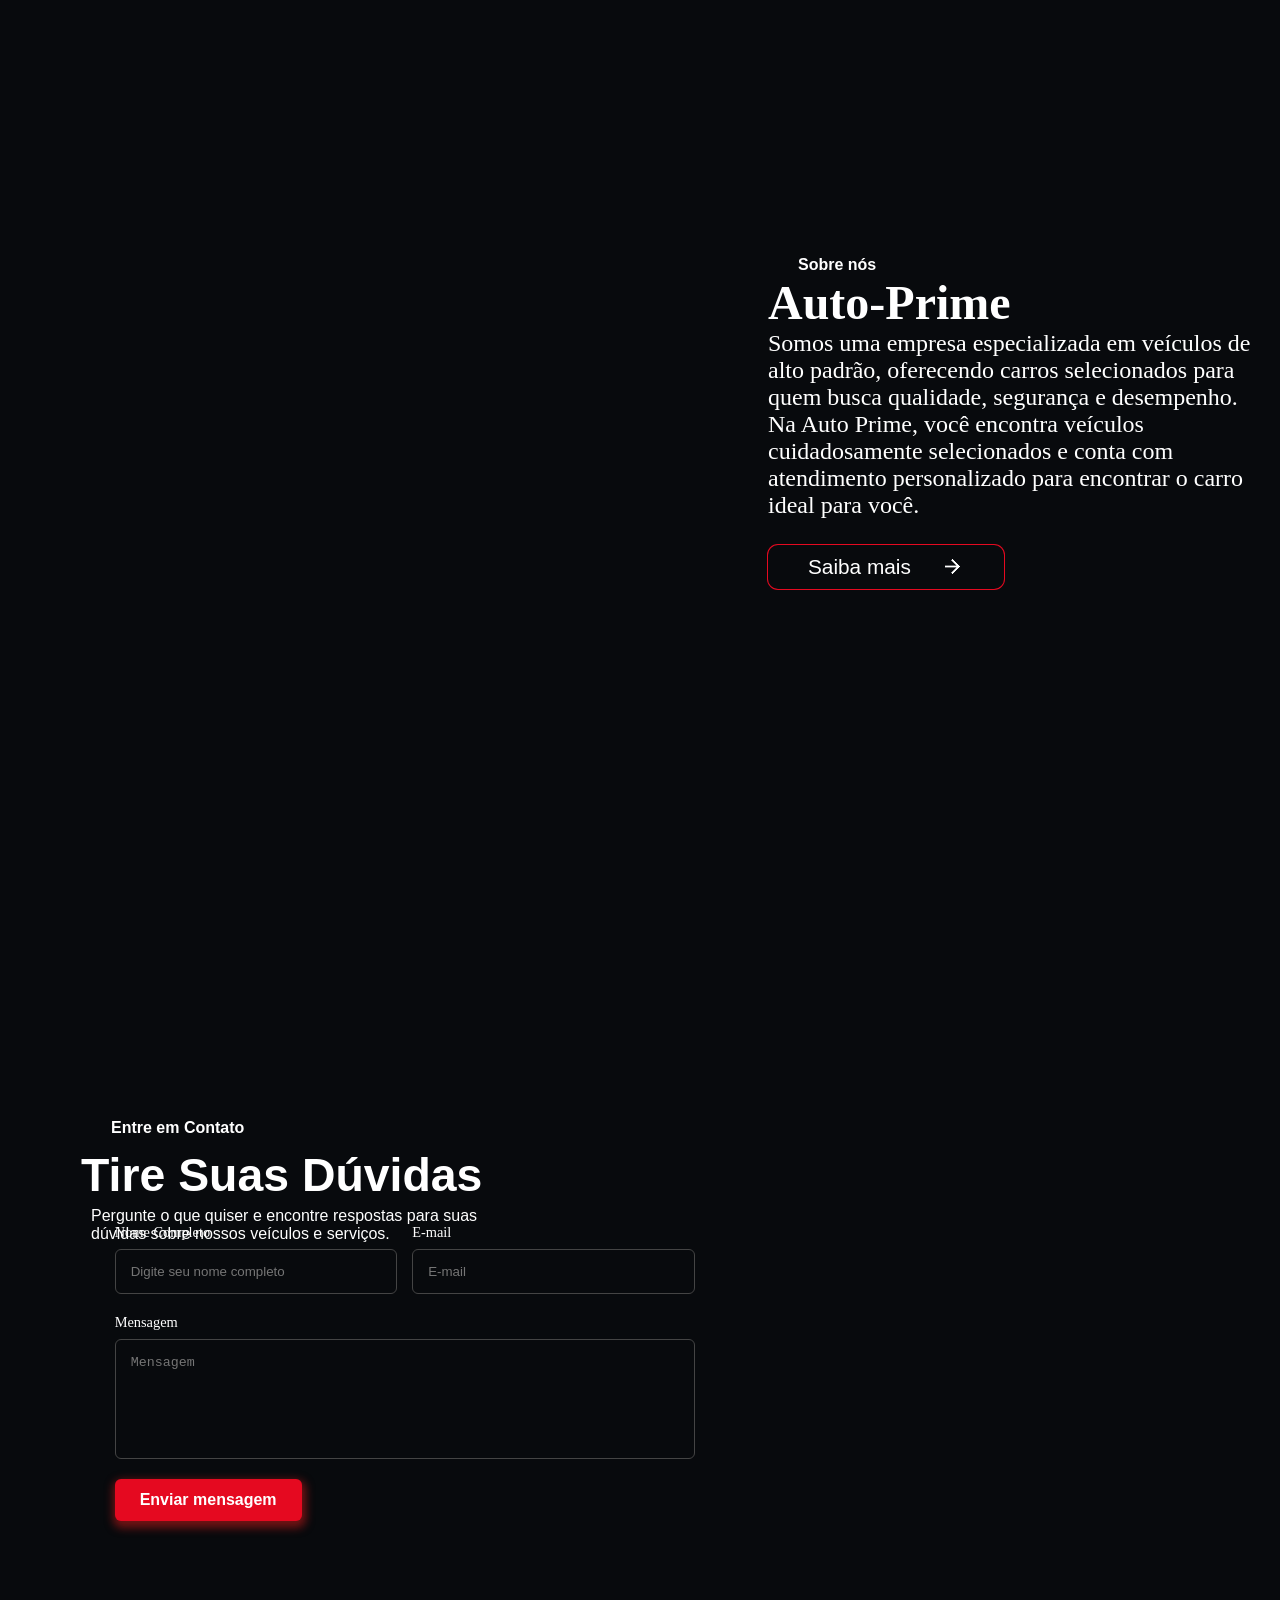
==== commit 7e1902b2: "2" ====
--- a/html/index.html
+++ b/html/index.html
@@ -185,16 +185,16 @@
           <div class="formulario">
             <form action="" method="get">
 
-              <div class="form-div">
-                <label for="nome"> Nome Completo </label>
-                <input type="text" name="nome" id="nome" placeholder="Digite seu nome completo">
-             
-              </div>
-
-              <div class="form-div">
-                <label for="email"> E-mail  </label>
-                  <input type="email" name="email" id="email" placeholder="E-mail">
-              
+              <div class="campo-linhas">
+                <div class="form-div">
+                  <label for="nome"> Nome Completo </label>
+                  <input type="text" name="nome" id="nome" placeholder="Digite seu nome completo">
+                </div>
+                <div class="form-div">
+                  <label for="email"> E-mail  </label>
+                    <input type="email" name="email" id="email" placeholder="E-mail">
+                
+                </div>
               </div>
 
               <div class="form-div">
@@ -211,6 +211,14 @@
         </section>
 
     </main>
+    <footer>
+      <div class="rodape">
+          <li class="fechar-menu" id="fechar"><img src="../imagens/fechar.png" alt=""></li>
+
+      </div>
+
+
+    </footer>
 
 
 
--- a/css/style.css
+++ b/css/style.css
@@ -314,7 +314,7 @@
 }
  
 .img-estrada{
-background-image: url(../imagens/dúvidas-carro.jpg);
+background-image:   linear-gradient(to right, rgba(8, 10, 13, 0.534) 0%, rgba(8, 10, 13, 0.658) 35%, rgba(8,10,13,0) 60%),  url(../imagens/dúvidas-carro.jpg);
   width: 100%;
   height: 100vh;
   background-repeat: no-repeat;
@@ -326,7 +326,7 @@
   justify-content: left;
 }
 .duvidas{
-  padding: 0px 20px 220px 81px;
+  padding: 0px 20px 30% 81px;
   display: flex;
   flex-direction: column;
   
@@ -345,12 +345,98 @@
   padding: 0px 10px;
 }
 .formulario{
-  display: flex;
+  width: 50%;
+  padding: 30px;
+  margin-left: -33%;
+ 
   
 }
 .form-div{
   display: flex;
-}
+  flex-direction: column;
+  margin-bottom: 20px;
+ 
+}
+.form-div label{
+  color: var(--cor3);
+  margin-bottom: 8px;
+  font-size: 0.9rem;
+}
+.form-div input{
+  height: 45px;
+  padding: 0px 15px;
+  background-color: transparent;
+  border: 1px solid #444;
+  border-radius: 6px;
+  color: white;
+  background-color:var(--cor1);
+  outline: none;
+}
+.form-div textarea{
+  height: 120px;
+  padding: 15px;
+  background-color: transparent;
+  border: 1px solid #444;
+  border-radius: 6px;
+  color: white;
+   background-color:var(--cor1);
+  outline: none;
+  resize: none;
+}
+.campo-linhas{
+  display: flex;
+  gap: 15px;
+
+}
+.campo-linhas .form-div{
+  width: 50%;
+}
+.formulario input[type="submit"]{
+  background-color: var(--cor5);
+  color: var(--cor3);
+  border: none;
+  padding: 12px 25px;
+  box-shadow:1px 4px 9px 3px rgba(158, 22, 22, 0.705);
+  border-radius: 6px;
+  font-size: 1rem;
+  font-weight: bold;
+  cursor: pointer;
+}
+
+.formulario input[type="submit"]:hover {
+    opacity: 0.8;
+}
+.rodape{
+  background-color: var(--cor1);
+}
+
+
+
+
+
+
+
+
+
+
+
+
+
+
+
+
+
+
+
+
+
+
+
+
+
+
+
+
 
 
 @media (max-width: 750px) {
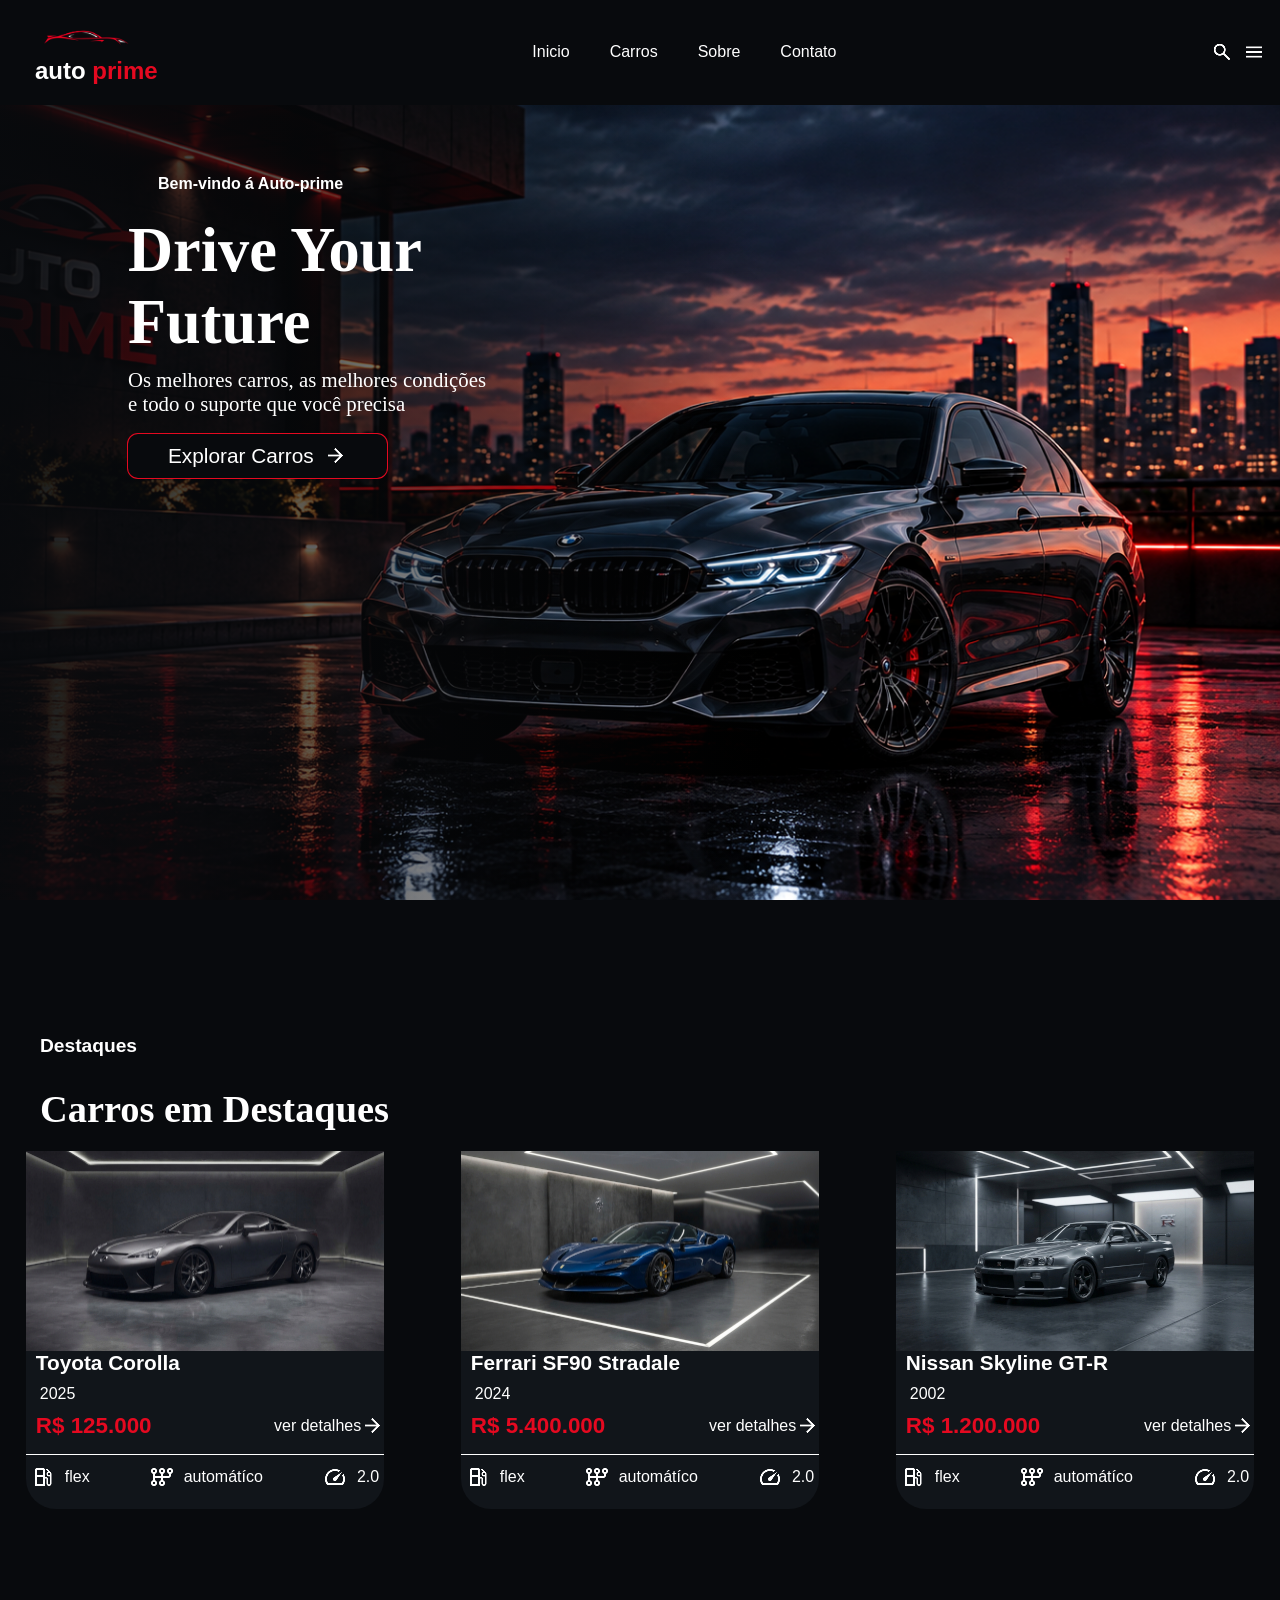
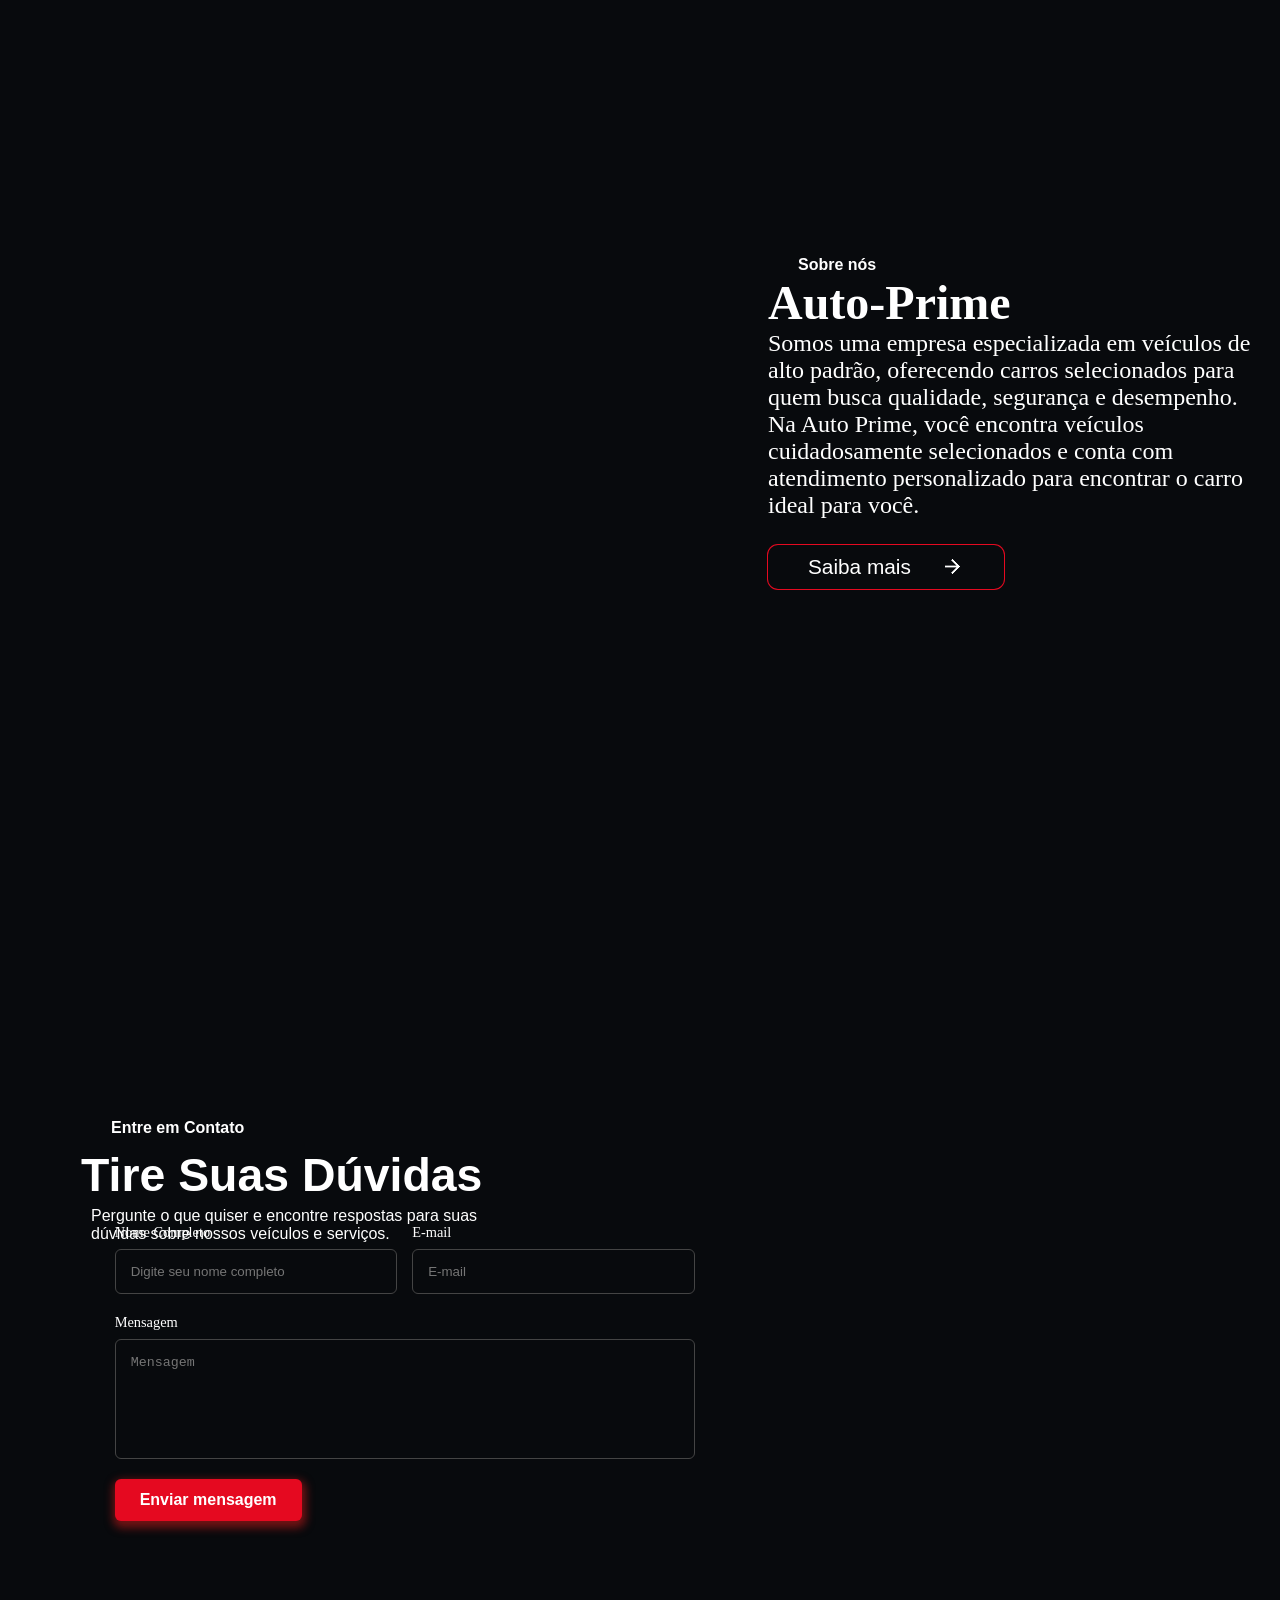
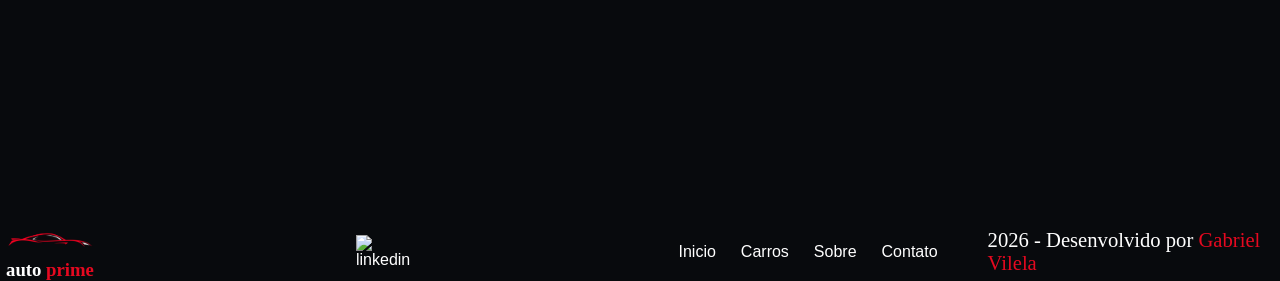
==== commit a33e5965: "2" ====
--- a/html/index.html
+++ b/html/index.html
@@ -213,7 +213,34 @@
     </main>
     <footer>
       <div class="rodape">
-          <li class="fechar-menu" id="fechar"><img src="../imagens/fechar.png" alt=""></li>
+          <div class="logo">
+            <img src="../imagens/carT.png" alt="">
+            <h3>auto<span class="title"> prime</span></h3>
+          </div>
+
+          <div class="icons-rodape">
+
+            <a href="https://www.linkedin.com/in/gabrielvilela-dev/?isSelfProfile=true" target="_blank">
+
+              <img width="28" height="28" src="https://img.icons8.com/fluency-systems-filled/48/linkedin.png" alt="linkedin"/>
+
+            </a>
+
+           
+          </div>
+
+            <div class="ul-rodape">
+              <ul class="navegation">
+              
+                   <li><a href="#inicio">Inicio</a></li>
+                   <li><a href="#carros">Carros</a></li>
+                   <li><a href="#sobre-nos">Sobre</a></li>
+                   <li><a href="#contato">Contato</a></li>
+                  </ul>
+                    <p>2026 - Desenvolvido por <span>Gabriel Vilela</span></p>
+            </div>
+
+                
 
       </div>
 
--- a/css/style.css
+++ b/css/style.css
@@ -30,7 +30,8 @@
     display: flex;
     flex-direction: column;
     align-items: center;
-    color: var(--cor3)
+    color: var(--cor3);
+   
     
  }
  .logo img{
@@ -409,14 +410,50 @@
 .rodape{
   background-color: var(--cor1);
 }
-
-
-
-
-
-
-
-
+.rodape{
+  display: flex;
+  align-items: center;
+  background-color: var(--cor1);
+  gap: 20%;
+
+}
+.rodape img{
+  width: 100px;
+  margin-right: 0px;
+  
+}
+
+.icons-rodape{
+  display: flex;
+  align-items: center;
+  gap: 5px;
+  
+}
+.icons-rodape:hover{
+  background-color: var(--cor3);
+  border-radius: 30px;
+}
+ .ul-rodape{
+  display: flex;
+  justify-content: center;
+  align-items: center;
+  gap: 50px;
+ }
+.rodape .navegation{
+  display: flex;
+  align-items: center;
+  list-style: none;
+  gap: 25px;
+ 
+}
+.ul-rodape p{
+  font-size: 1.29rem;
+  color: white;
+}
+
+.ul-rodape p span{
+  color: var(--cor5);
+} 
 
 
 
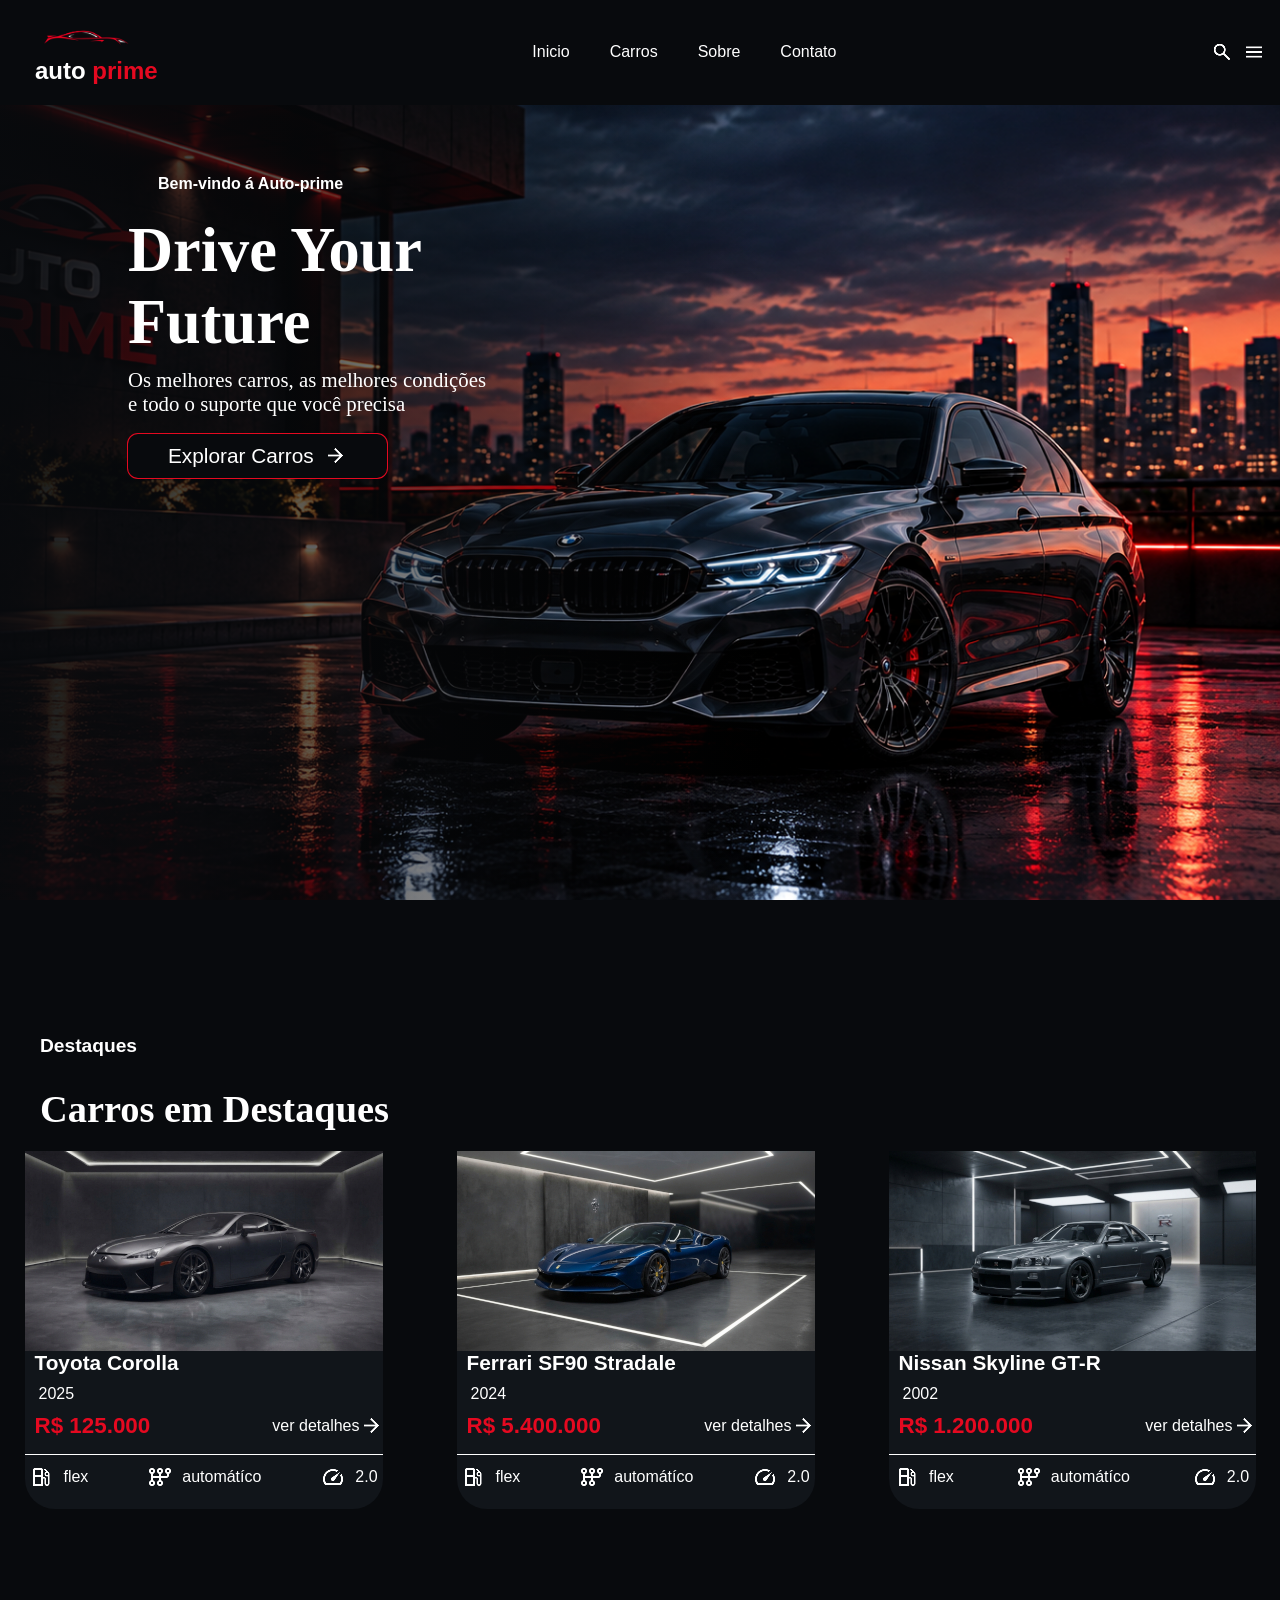
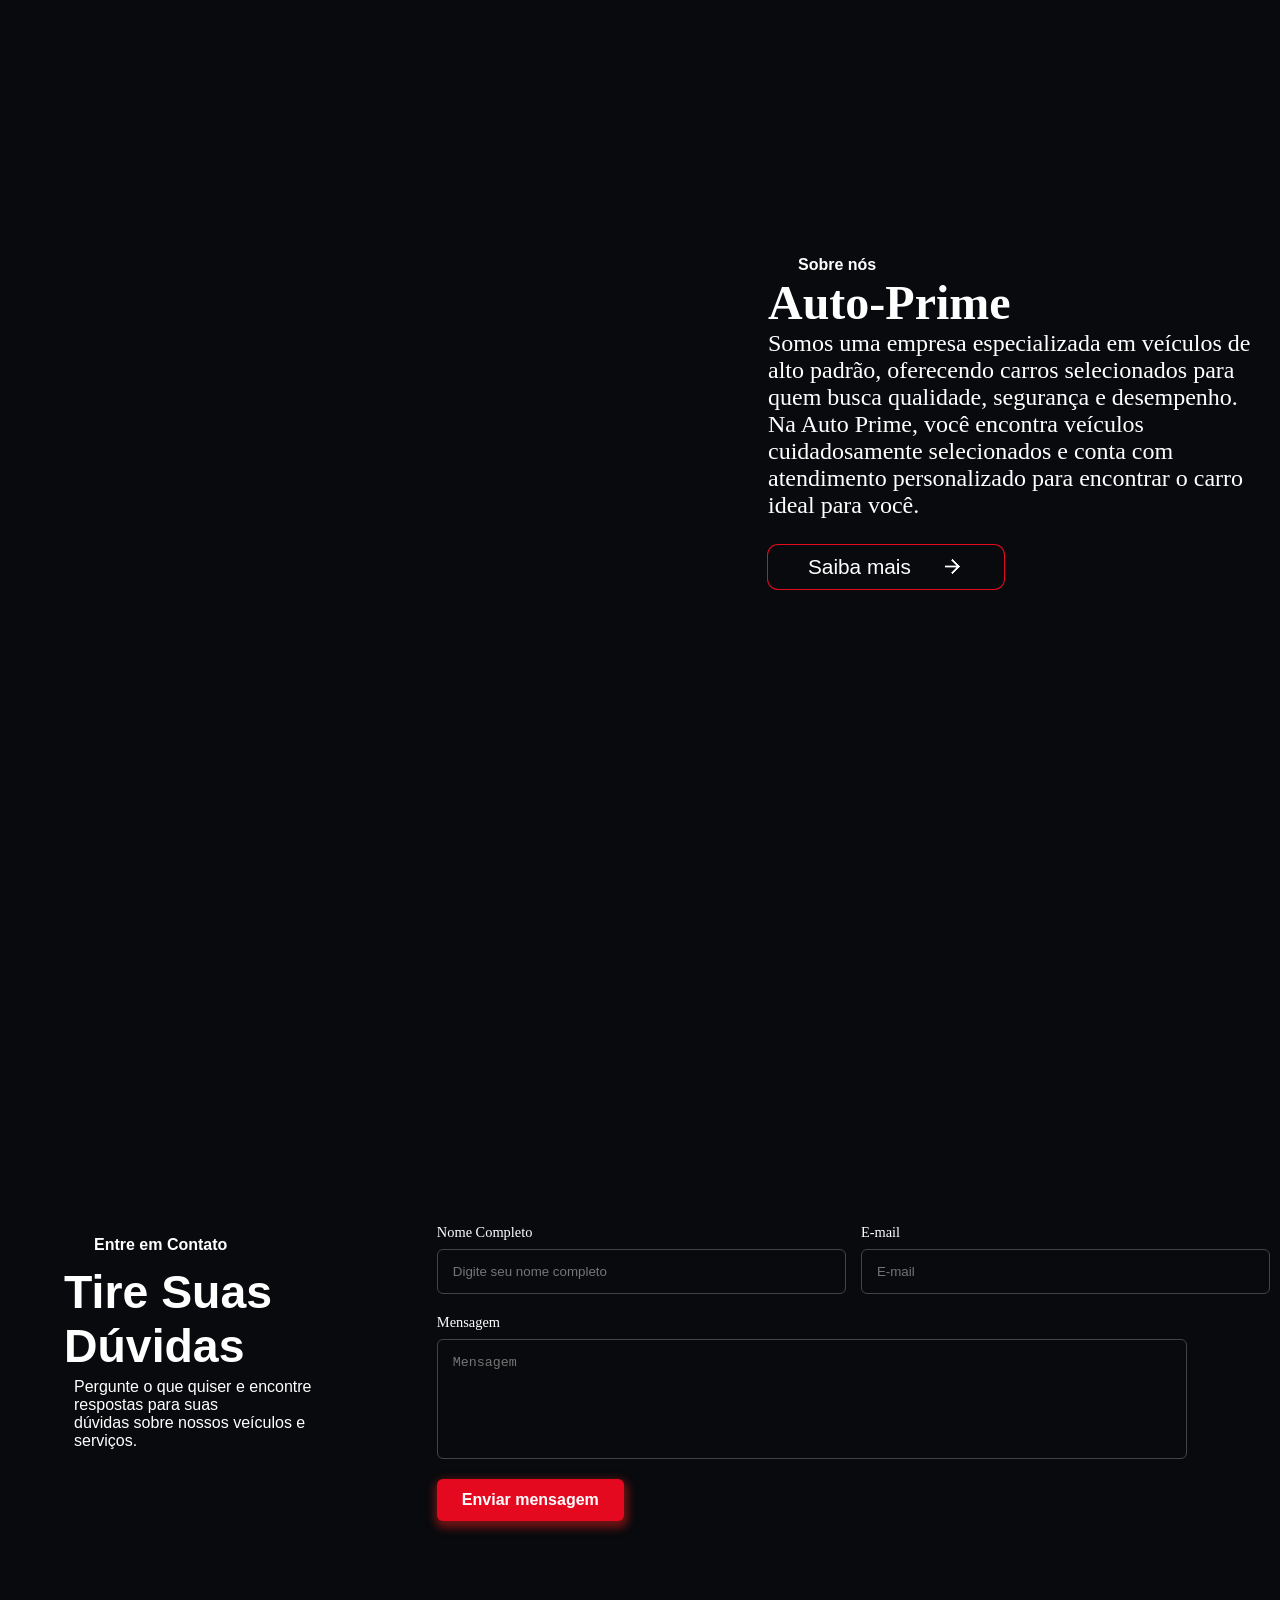
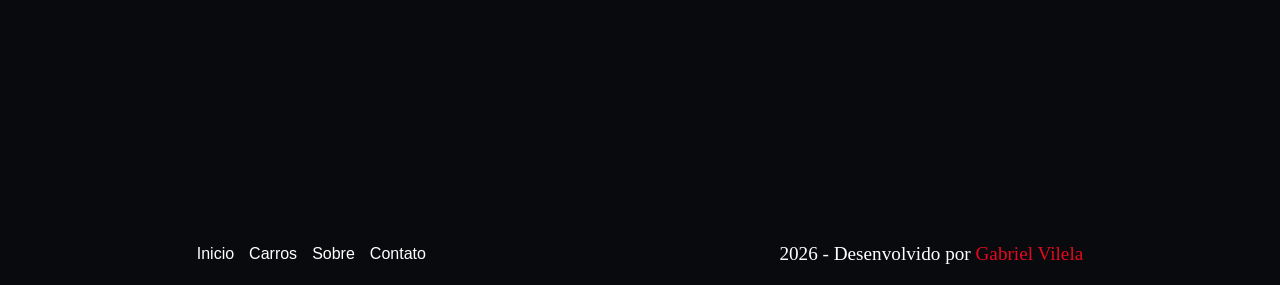
==== commit 742bee90: "2" ====
--- a/html/index.html
+++ b/html/index.html
@@ -213,22 +213,6 @@
     </main>
     <footer>
       <div class="rodape">
-          <div class="logo">
-            <img src="../imagens/carT.png" alt="">
-            <h3>auto<span class="title"> prime</span></h3>
-          </div>
-
-          <div class="icons-rodape">
-
-            <a href="https://www.linkedin.com/in/gabrielvilela-dev/?isSelfProfile=true" target="_blank">
-
-              <img width="28" height="28" src="https://img.icons8.com/fluency-systems-filled/48/linkedin.png" alt="linkedin"/>
-
-            </a>
-
-           
-          </div>
-
             <div class="ul-rodape">
               <ul class="navegation">
               
--- a/css/style.css
+++ b/css/style.css
@@ -198,7 +198,6 @@
   color: var(--cor3);
   border-radius: 30px;
   padding: 0 0 20px ;
-  width: 28%;
   transition: transform 0.3s ease, box-shadow 0.3s ease;
   margin-bottom: 5%;
  
@@ -327,7 +326,7 @@
   justify-content: left;
 }
 .duvidas{
-  padding: 0px 20px 30% 81px;
+  padding: 0px 5% 60px 5%;
   display: flex;
   flex-direction: column;
   
@@ -346,11 +345,9 @@
   padding: 0px 10px;
 }
 .formulario{
-  width: 50%;
-  padding: 30px;
-  margin-left: -33%;
- 
-  
+  width: 90%;
+  padding: 10px;
+ 
 }
 .form-div{
   display: flex;
@@ -375,6 +372,7 @@
 }
 .form-div textarea{
   height: 120px;
+  width: 90%;
   padding: 15px;
   background-color: transparent;
   border: 1px solid #444;
@@ -408,68 +406,29 @@
     opacity: 0.8;
 }
 .rodape{
+  padding: 20px;
   background-color: var(--cor1);
 }
-.rodape{
-  display: flex;
-  align-items: center;
-  background-color: var(--cor1);
-  gap: 20%;
-
-}
-.rodape img{
-  width: 100px;
-  margin-right: 0px;
-  
-}
-
-.icons-rodape{
-  display: flex;
-  align-items: center;
-  gap: 5px;
-  
-}
-.icons-rodape:hover{
-  background-color: var(--cor3);
-  border-radius: 30px;
-}
- .ul-rodape{
-  display: flex;
-  justify-content: center;
-  align-items: center;
-  gap: 50px;
- }
-.rodape .navegation{
+.ul-rodape{
+  display: flex;
+  align-items: center;
+  justify-content: space-around;
+
+}
+.navegation{
   display: flex;
   align-items: center;
   list-style: none;
-  gap: 25px;
- 
+  gap: 15px;
+  
 }
 .ul-rodape p{
-  font-size: 1.29rem;
-  color: white;
-}
-
-.ul-rodape p span{
+   color: var(--cor3);
+   font-size: 1.2rem;
+}
+ .ul-rodape span{
   color: var(--cor5);
-} 
-
-
-
-
-
-
-
-
-
-
-
-
-
-
-
-
+ }
 
 
 
@@ -488,10 +447,39 @@
     background-color: var(--cor1);
     transition: 0.3s ease;
   }
-  .navegation.ativo{
+   .navegation.ativo{
    right: 0;
   }
   .fechar-menu{
     display: block;
   }
+  .box-cards{
+    flex-direction: column;
+  }
+  .sobre-texto{
+    max-width: 90%;
+  }
+  .sobre-texto h2{
+    font-size: 1.90rem;
+    padding-bottom: 5px;
+  }
+  .sobre-texto h3{
+    font-size: 2.0rem;
+   
+  }
+  .sobre-texto p{
+    font-size: 1.3rem;
+   }
+  
+   .img-estrada{
+    flex-direction:column;
+   }
+   .duvidas{
+    width: 90% ;
+   }
+   .rodape{
+    flex-direction: column;
+    gap: 5px;
+   }
+ 
  }
